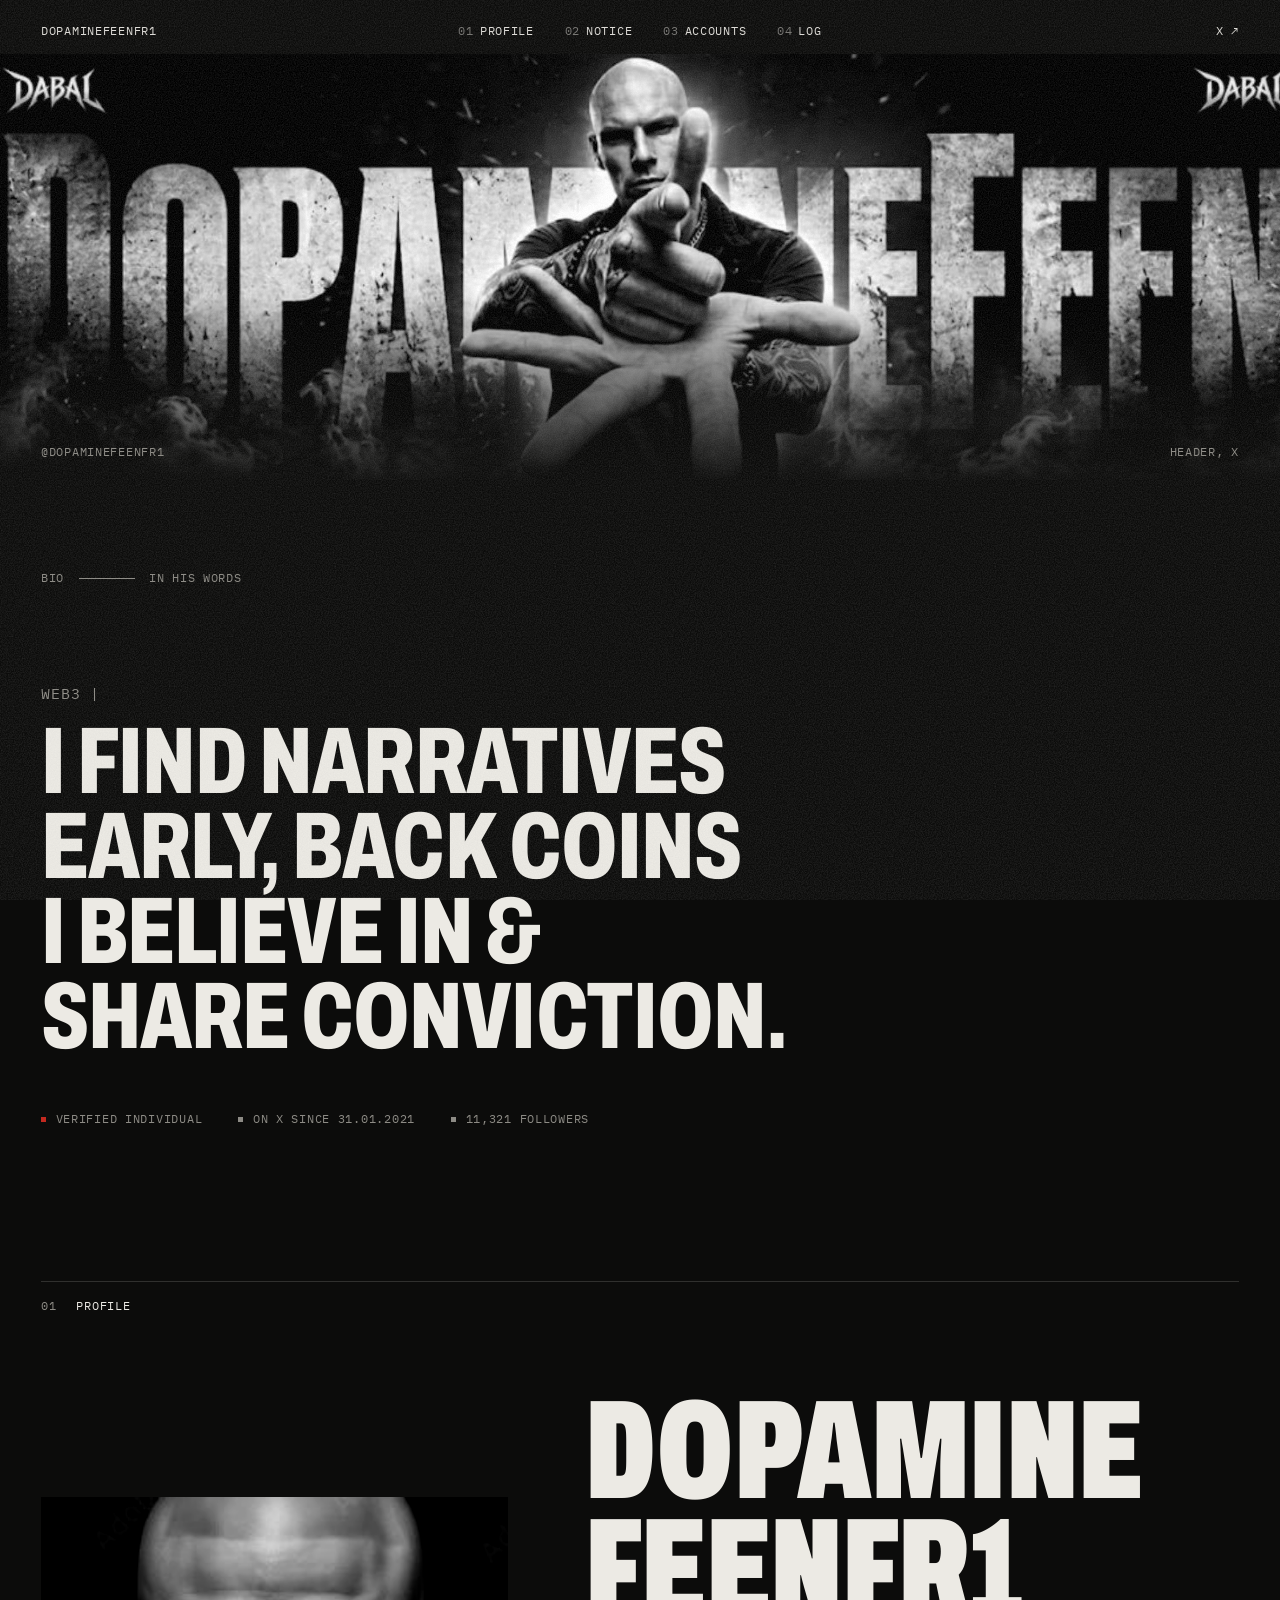
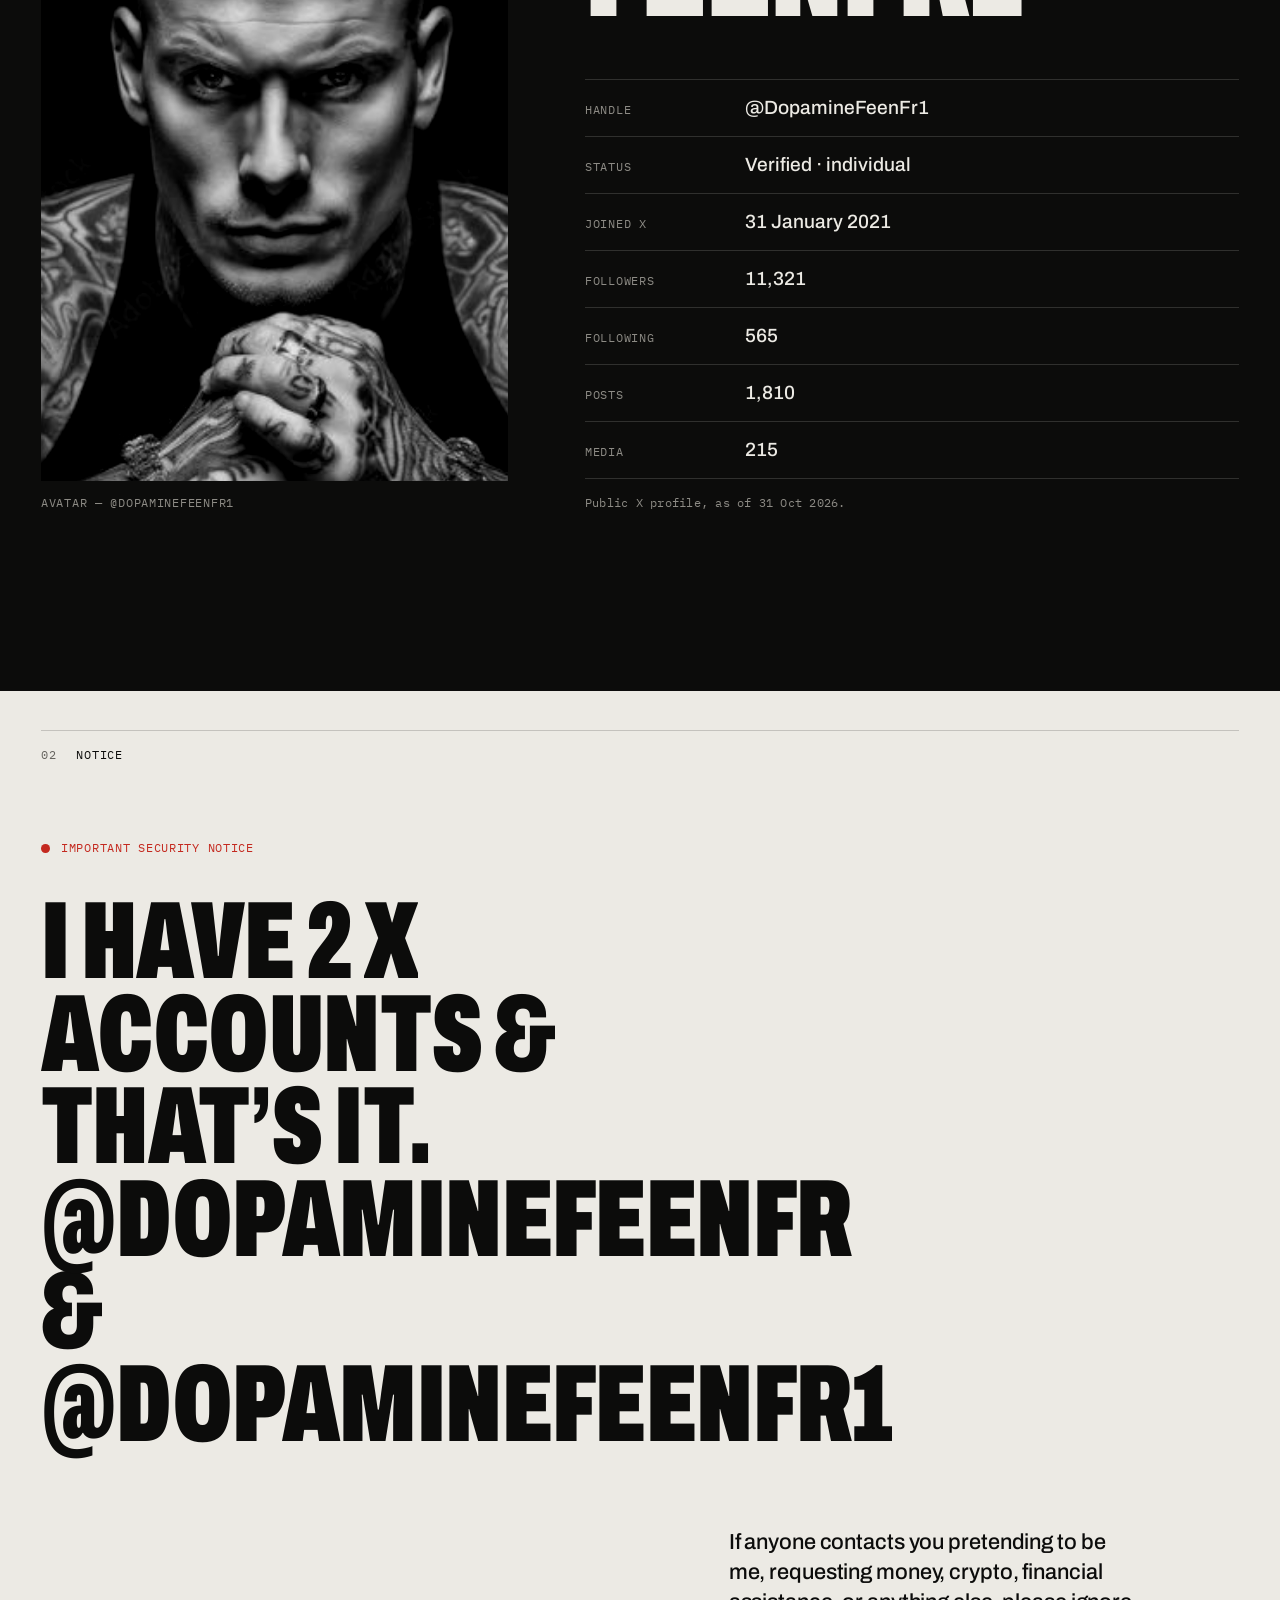
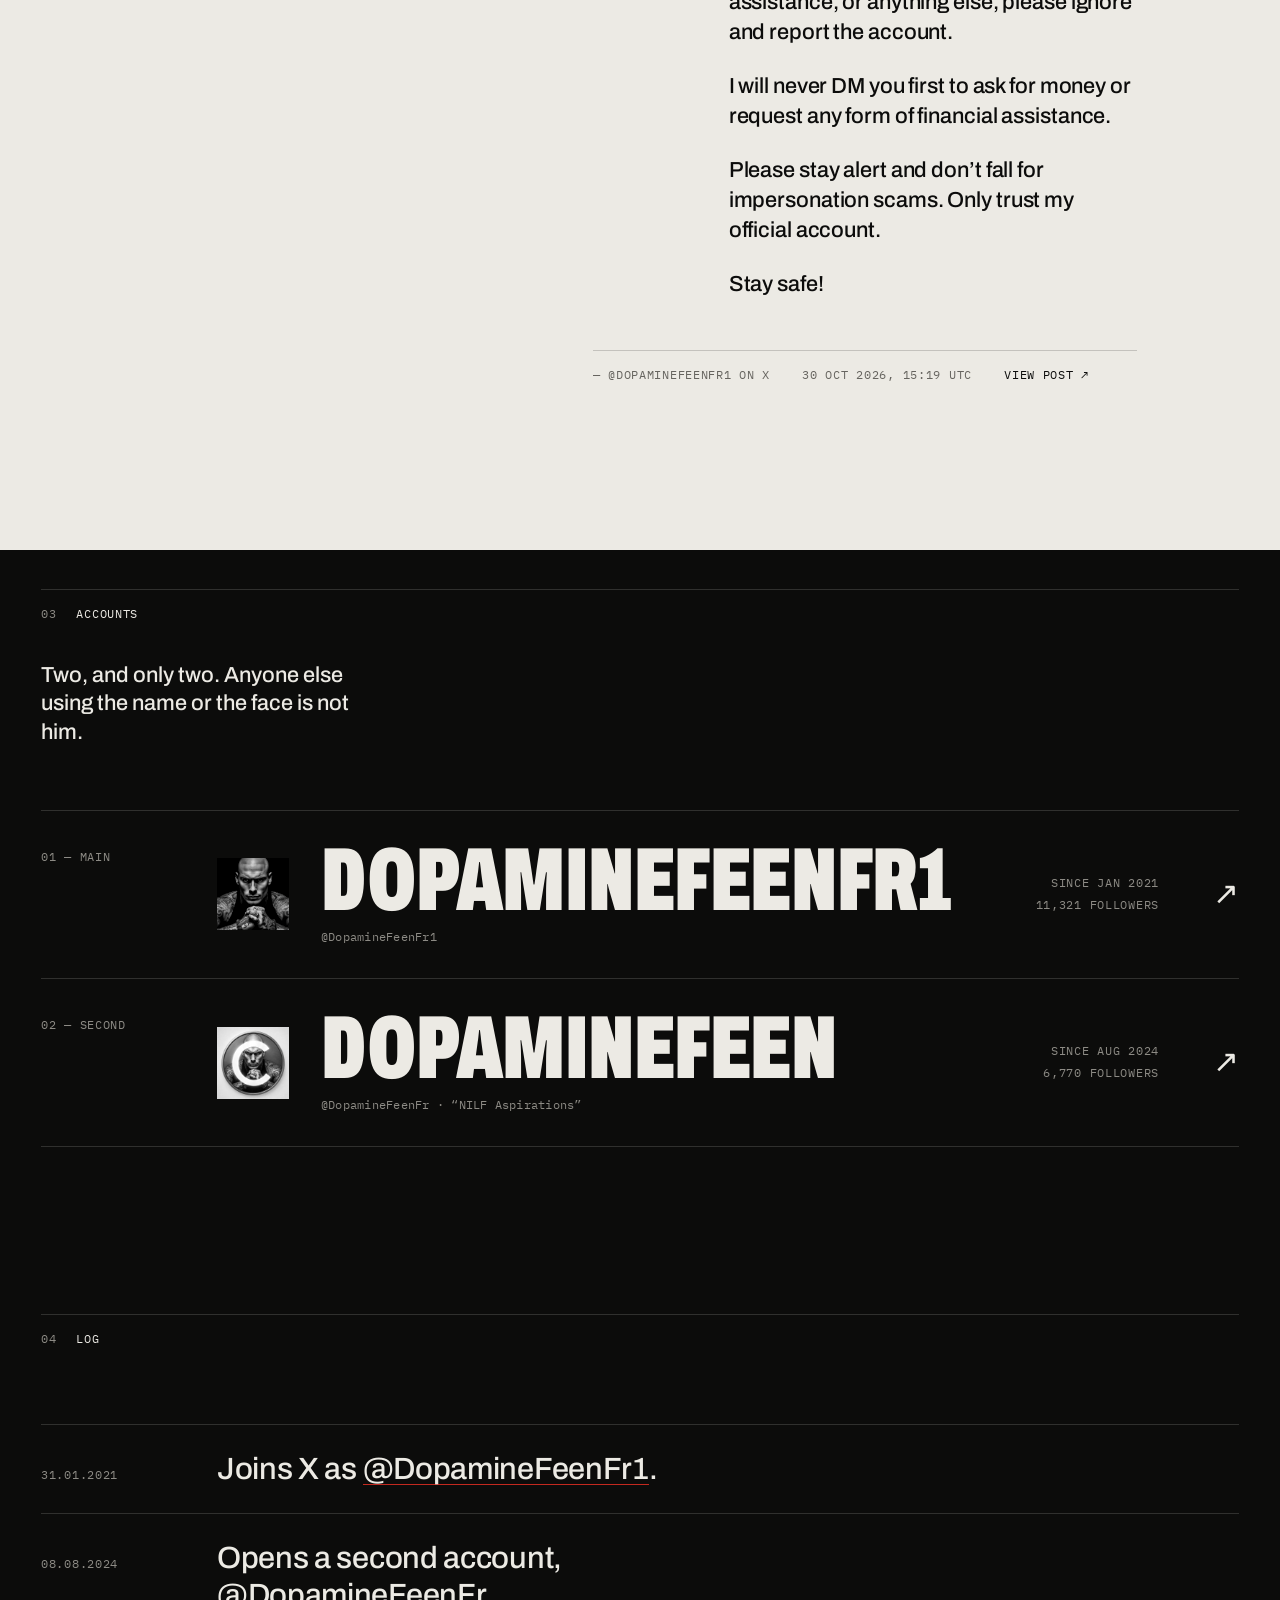
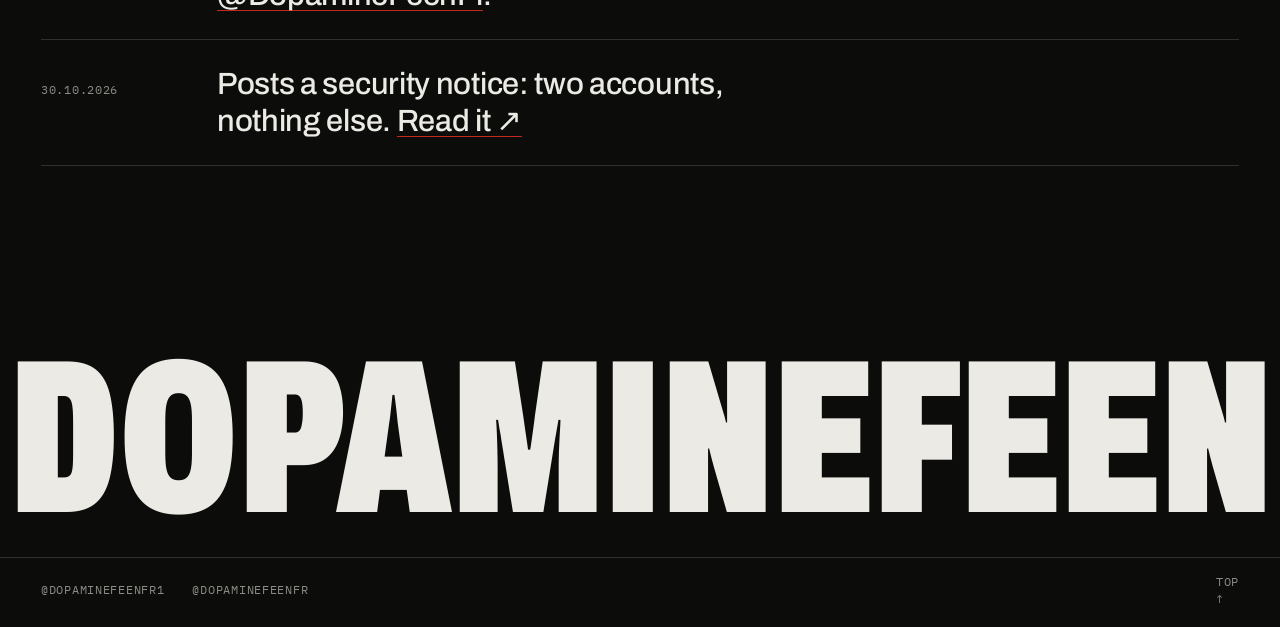
==== index.html @ 70ca7c63 "Personal site for DopamineFeenFr1: static B/W editorial build Co-Authored-By: Devin AI <158243242+de" ====
<!doctype html>
<html lang="en">
<head>
  <meta charset="utf-8">
  <meta name="viewport" content="width=device-width, initial-scale=1">
  <title>DopamineFeenFr1</title>
  <meta name="description" content="Web3 | I find narratives early, back coins I believe in &amp; share conviction.">
  <meta name="theme-color" content="#0c0c0b">
  <meta property="og:type" content="profile">
  <meta property="og:title" content="DopamineFeenFr1">
  <meta property="og:description" content="Web3 | I find narratives early, back coins I believe in &amp; share conviction.">
  <meta property="og:image" content="assets/img/banner.jpg">
  <meta name="twitter:card" content="summary_large_image">
  <meta name="twitter:creator" content="@DopamineFeenFr1">
  <link rel="icon" type="image/png" href="assets/img/favicon.png">
  <link rel="apple-touch-icon" href="assets/img/apple-touch-icon.png">
  <link rel="preload" href="assets/fonts/archivo.woff2" as="font" type="font/woff2" crossorigin>
  <link rel="preload" href="assets/fonts/plex-mono.woff2" as="font" type="font/woff2" crossorigin>
  <link rel="stylesheet" href="css/style.css">
  <script>document.documentElement.classList.add('js')</script>
</head>
<body>
  <a class="skip" href="#main">Skip to content</a>

  <header class="mast" data-mast>
    <a class="mast__id" href="#top" aria-label="DopamineFeenFr1, back to top">DopamineFeenFr1</a>
    <nav class="mast__nav" aria-label="Sections">
      <a href="#profile"><span>01</span>Profile</a>
      <a href="#notice"><span>02</span>Notice</a>
      <a href="#accounts"><span>03</span>Accounts</a>
      <a href="#log"><span>04</span>Log</a>
    </nav>
    <a class="mast__x" href="https://x.com/DopamineFeenFr1" target="_blank" rel="noopener">X&nbsp;<span aria-hidden="true">&#8599;</span></a>
  </header>

  <main id="main">

    <section class="hero" id="top" aria-label="Introduction">
      <figure class="hero__plate">
        <div class="hero__media" data-parallax>
          <img src="assets/img/banner.jpg" width="1424" height="474"
               alt="Black-and-white poster: a bald, tattooed man pointing at the camera in front of gritty block letters spelling DOPAMINEFEEN, with a DABAL mark in each top corner.">
        </div>
        <figcaption class="hero__caption mono">
          <span>@DopamineFeenFr1</span>
          <span>Header, X</span>
        </figcaption>
      </figure>

      <div class="hero__body wrap">
        <p class="hero__label mono" data-reveal>Bio <span class="rule" aria-hidden="true"></span> in his words</p>
        <h1 class="statement" data-split><span class="statement__tag">Web3 |</span> I find narratives early, back coins I believe in &amp; share conviction.</h1>
        <ul class="hero__meta mono" data-reveal>
          <li>Verified individual</li>
          <li>On X since 31.01.2021</li>
          <li>11,321 followers</li>
        </ul>
      </div>
    </section>

    <section class="profile wrap" id="profile" aria-labelledby="profile-h">
      <header class="sec-head" data-reveal>
        <span class="mono">01</span>
        <h2 id="profile-h" class="mono">Profile</h2>
      </header>

      <div class="profile__grid">
        <figure class="portrait" data-reveal>
          <div class="portrait__frame">
            <img src="assets/img/avatar.jpg" width="379" height="379" loading="lazy" data-drift
                 alt="Black-and-white portrait of DopamineFeenFr1: bald, heavily tattooed arms and hands, chin resting on clasped fists, lit hard from above.">
          </div>
          <figcaption class="mono">Avatar &mdash; @DopamineFeenFr1</figcaption>
        </figure>

        <div class="profile__text">
          <p class="profile__name display" data-reveal aria-hidden="true">Dopamine<br>FeenFr1</p>
          <dl class="spec" data-reveal>
            <div><dt>Handle</dt><dd><a href="https://x.com/DopamineFeenFr1" target="_blank" rel="noopener">@DopamineFeenFr1</a></dd></div>
            <div><dt>Status</dt><dd>Verified &middot; individual</dd></div>
            <div><dt>Joined X</dt><dd><time datetime="2021-01-31">31 January 2021</time></dd></div>
            <div><dt>Followers</dt><dd>11,321</dd></div>
            <div><dt>Following</dt><dd>565</dd></div>
            <div><dt>Posts</dt><dd>1,810</dd></div>
            <div><dt>Media</dt><dd>215</dd></div>
          </dl>
          <p class="footnote mono" data-reveal>Public X profile, as of 31 Oct 2026.</p>
        </div>
      </div>
    </section>

    <section class="notice" id="notice" aria-labelledby="notice-h">
      <div class="wrap">
        <header class="sec-head" data-reveal>
          <span class="mono">02</span>
          <h2 id="notice-h" class="mono">Notice</h2>
        </header>

        <figure class="quote">
          <blockquote cite="https://x.com/DopamineFeenFr1/status/2116188178902053315">
            <p class="quote__kicker mono" data-reveal><span class="dot" aria-hidden="true"></span>IMPORTANT SECURITY NOTICE</p>
            <p class="quote__lead display" data-split>I have 2 X Accounts &amp; that&rsquo;s it. <a href="https://x.com/DopamineFeenFr" target="_blank" rel="noopener">@DopamineFeenFr</a> &amp; <a href="https://x.com/DopamineFeenFr1" target="_blank" rel="noopener">@DopamineFeenFr1</a></p>
            <div class="quote__body" data-reveal>
              <p>If anyone contacts you pretending to be me, requesting money, crypto, financial assistance, or anything else, please ignore and report the account.</p>
              <p>I will never DM you first to ask for money or request any form of financial assistance.</p>
              <p>Please stay alert and don&rsquo;t fall for impersonation scams. Only trust my official account.</p>
              <p>Stay safe!</p>
            </div>
          </blockquote>
          <figcaption class="quote__cite mono" data-reveal>
            <span>&mdash; @DopamineFeenFr1 on X</span>
            <time datetime="2026-10-30T15:19:13Z">30 Oct 2026, 15:19 UTC</time>
            <a href="https://x.com/DopamineFeenFr1/status/2116188178902053315" target="_blank" rel="noopener">View post <span aria-hidden="true">&#8599;</span></a>
          </figcaption>
        </figure>
      </div>
    </section>

    <section class="accounts wrap" id="accounts" aria-labelledby="accounts-h">
      <header class="sec-head" data-reveal>
        <span class="mono">03</span>
        <h2 id="accounts-h" class="mono">Accounts</h2>
      </header>
      <p class="accounts__intro" data-reveal>Two, and only two. Anyone else using the name or the face is not him.</p>

      <ol class="acct-list">
        <li data-reveal>
          <a class="acct" href="https://x.com/DopamineFeenFr1" target="_blank" rel="noopener">
            <span class="acct__no mono">01 &mdash; Main</span>
            <img class="acct__img" src="assets/img/avatar.jpg" width="379" height="379" loading="lazy" alt="">
            <span class="acct__name display">DopamineFeenFr1</span>
            <span class="acct__handle mono">@DopamineFeenFr1</span>
            <span class="acct__meta mono"><span>Since Jan 2021</span><span>11,321 followers</span></span>
            <span class="acct__arrow" aria-hidden="true">&#8599;</span>
          </a>
        </li>
        <li data-reveal>
          <a class="acct" href="https://x.com/DopamineFeenFr" target="_blank" rel="noopener">
            <span class="acct__no mono">02 &mdash; Second</span>
            <img class="acct__img" src="assets/img/avatar-alt.jpg" width="400" height="400" loading="lazy" alt="">
            <span class="acct__name display">DopamineFeen</span>
            <span class="acct__handle mono">@DopamineFeenFr &middot; &ldquo;NILF Aspirations&rdquo;</span>
            <span class="acct__meta mono"><span>Since Aug 2024</span><span>6,770 followers</span></span>
            <span class="acct__arrow" aria-hidden="true">&#8599;</span>
          </a>
        </li>
      </ol>
    </section>

    <section class="log wrap" id="log" aria-labelledby="log-h">
      <header class="sec-head" data-reveal>
        <span class="mono">04</span>
        <h2 id="log-h" class="mono">Log</h2>
      </header>
      <ol class="log__list">
        <li data-reveal>
          <time class="mono" datetime="2021-01-31">31.01.2021</time>
          <p>Joins X as <a href="https://x.com/DopamineFeenFr1" target="_blank" rel="noopener">@DopamineFeenFr1</a>.</p>
        </li>
        <li data-reveal>
          <time class="mono" datetime="2024-08-08">08.08.2024</time>
          <p>Opens a second account, <a href="https://x.com/DopamineFeenFr" target="_blank" rel="noopener">@DopamineFeenFr</a>.</p>
        </li>
        <li data-reveal>
          <time class="mono" datetime="2026-10-30">30.10.2026</time>
          <p>Posts a security notice: two accounts, nothing else. <a href="https://x.com/DopamineFeenFr1/status/2116188178902053315" target="_blank" rel="noopener">Read&nbsp;it&nbsp;<span aria-hidden="true">&#8599;</span></a></p>
        </li>
      </ol>
    </section>

  </main>

  <footer class="foot">
    <p class="foot__mark display" aria-hidden="true" data-reveal>DopamineFeen</p>
    <div class="foot__row wrap mono">
      <span>
        <a href="https://x.com/DopamineFeenFr1" target="_blank" rel="noopener">@DopamineFeenFr1</a>
        <a href="https://x.com/DopamineFeenFr" target="_blank" rel="noopener">@DopamineFeenFr</a>
      </span>
      <a href="#top">Top <span aria-hidden="true">&#8593;</span></a>
    </div>
  </footer>

  <div class="grain" aria-hidden="true"></div>
  <script src="js/main.js" defer></script>
</body>
</html>
---- css/style.css ----
@font-face {
  font-family: "Archivo";
  src: url("../assets/fonts/archivo.woff2") format("woff2");
  font-weight: 100 900;
  font-stretch: 62% 125%;
  font-display: swap;
}
@font-face {
  font-family: "Plex Mono";
  src: url("../assets/fonts/plex-mono.woff2") format("woff2");
  font-weight: 400;
  font-display: swap;
}

:root {
  --ink: #0c0c0b;
  --ink-2: #161614;
  --paper: #eceae4;
  --mute: #8d8b85;
  --line: rgba(236, 234, 228, .16);
  --red: #c4291f;
  --gutter: clamp(1.25rem, 3.2vw, 3rem);
  --ease: cubic-bezier(.16, 1, .3, 1);
  --display: "Archivo", "Arial Narrow", sans-serif;
  --mono: "Plex Mono", ui-monospace, "SFMono-Regular", Menlo, monospace;
}

*, *::before, *::after { box-sizing: border-box; }
html { -webkit-text-size-adjust: 100%; scroll-behavior: smooth; }
body {
  margin: 0;
  overflow-x: clip;
  background: var(--ink);
  color: var(--paper);
  font-family: var(--display);
  font-stretch: 100%;
  font-size: 1rem;
  line-height: 1.5;
  -webkit-font-smoothing: antialiased;
  -moz-osx-font-smoothing: grayscale;
  text-rendering: optimizeLegibility;
}
img { display: block; max-width: 100%; height: auto; }
a { color: inherit; text-decoration: none; }
h1, h2, p, ol, ul, dl, dd, figure, blockquote { margin: 0; padding: 0; }
ol, ul { list-style: none; }
::selection { background: var(--red); color: var(--paper); }
:focus-visible { outline: 2px solid var(--red); outline-offset: 3px; }

.wrap { padding-inline: var(--gutter); }
.mono {
  font-family: var(--mono);
  font-size: .75rem;
  line-height: 1.4;
  letter-spacing: .06em;
  text-transform: uppercase;
}
.display {
  font-family: var(--display);
  font-weight: 900;
  font-stretch: 62%;
  text-transform: uppercase;
  line-height: .84;
  letter-spacing: -.005em;
}

.skip {
  position: fixed; top: .75rem; left: .75rem; z-index: 200;
  padding: .5rem .75rem; background: var(--paper); color: var(--ink);
  font-family: var(--mono); font-size: .75rem;
  transform: translateY(-200%);
}
.skip:focus { transform: none; }

/* ---------- masthead ---------- */
.mast {
  position: fixed; inset: 0 0 auto 0; z-index: 50;
  display: grid; grid-template-columns: 1fr auto 1fr; align-items: center;
  gap: 1rem;
  padding: 1.1rem var(--gutter);
  font-family: var(--mono); font-size: .75rem; letter-spacing: .06em; text-transform: uppercase;
  color: var(--paper);
  mix-blend-mode: difference;
  transition: transform .6s var(--ease);
}
.mast.is-hidden { transform: translateY(-110%); }
.mast__id { justify-self: start; }
.mast__x { justify-self: end; }
.mast__nav { display: flex; gap: clamp(1rem, 2.4vw, 2.25rem); }
.mast__nav a { position: relative; padding-block: .25rem; }
.mast__nav span { opacity: .5; margin-right: .5em; }
.mast__nav a::after {
  content: ""; position: absolute; left: 0; right: 0; bottom: 0; height: 1px;
  background: currentColor; transform: scaleX(0); transform-origin: left;
  transition: transform .5s var(--ease);
}
.mast__nav a:hover::after,
.mast__nav a[aria-current="true"]::after { transform: scaleX(1); }

/* ---------- hero ---------- */
.hero { padding-top: 3.4rem; padding-bottom: clamp(5rem, 12vw, 11rem); }
.hero__plate { position: relative; overflow: hidden; }
.hero__plate::after {
  content: ""; position: absolute; inset: auto 0 -2px 0; height: 45%;
  background: linear-gradient(to bottom, rgba(12,12,11,0), var(--ink));
  pointer-events: none;
}
.hero__media {
  position: relative; overflow: hidden;
  height: min(33.29vw, 92svh);
  will-change: transform;
}
.hero__media img {
  position: absolute; inset: 0; width: 100%; height: 100%;
  object-fit: cover; object-position: 50% 28%;
  filter: grayscale(1) contrast(1.06);
}
.hero__caption {
  position: absolute; z-index: 1; left: var(--gutter); right: var(--gutter); bottom: 1.25rem;
  display: flex; justify-content: space-between; color: var(--mute);
}
.hero__body { padding-top: clamp(3rem, 7vw, 6.5rem); }
.hero__label {
  display: flex; align-items: center; gap: .9rem; color: var(--mute);
  margin-bottom: clamp(1.5rem, 3vw, 2.5rem);
}
.rule { display: inline-block; width: 3.5rem; height: 1px; background: currentColor; }
.statement {
  font-family: var(--display);
  font-weight: 800;
  font-stretch: 70%;
  text-transform: uppercase;
  font-size: clamp(2.6rem, 7.4vw, 8.4rem);
  line-height: .9;
  letter-spacing: -.01em;
  max-width: 17ch;
  text-wrap: balance;
}
.statement__tag {
  font-family: var(--mono); font-weight: 400; font-stretch: 100%;
  font-size: max(.75rem, .16em); letter-spacing: .06em;
  color: var(--mute);
  display: block; margin-bottom: 1.1rem;
}
.statement .w:has(.statement__tag) { display: block; }
.hero__meta {
  display: flex; flex-wrap: wrap; gap: .5rem 2.25rem;
  margin-top: clamp(2rem, 4vw, 3.5rem); color: var(--mute);
}
.hero__meta li { display: flex; align-items: center; gap: .6rem; }
.hero__meta li::before { content: ""; width: 5px; height: 5px; background: currentColor; }
.hero__meta li:first-child::before { background: var(--red); }

/* ---------- section heads ---------- */
.sec-head {
  display: flex; gap: 1.25rem; align-items: baseline;
  padding-top: 1rem; border-top: 1px solid var(--line);
  margin-bottom: clamp(2.5rem, 6vw, 5rem);
}
.sec-head h2, .sec-head span { font-weight: 400; }
.sec-head span { color: var(--mute); }

/* ---------- profile ---------- */
.profile { padding-bottom: clamp(6rem, 14vw, 12rem); }
.profile__grid {
  display: grid; gap: clamp(2.5rem, 6vw, 6rem);
  grid-template-columns: minmax(0, 5fr) minmax(0, 7fr);
  align-items: end;
}
.portrait__frame {
  position: relative; overflow: hidden; aspect-ratio: 4 / 5; background: var(--ink-2);
}
.portrait__frame img {
  position: absolute; inset: 0; width: 100%; height: 100%;
  object-fit: cover; object-position: 50% 40%;
  filter: grayscale(1) contrast(1.1);
  transform: scale(1.12);
  will-change: transform;
}
.portrait figcaption { margin-top: .9rem; color: var(--mute); }
.profile__name {
  font-size: clamp(3.5rem, 11vw, 11.5rem);
  margin-bottom: clamp(2rem, 4vw, 3.5rem);
}
.spec { border-bottom: 1px solid var(--line); }
.spec div {
  display: grid; grid-template-columns: 9rem 1fr; gap: 1rem; align-items: baseline;
  padding: .85rem 0; border-top: 1px solid var(--line);
}
.spec dt { font-family: var(--mono); font-size: .75rem; letter-spacing: .06em; text-transform: uppercase; color: var(--mute); }
.spec dd { font-size: clamp(1.05rem, 1.5vw, 1.3rem); font-weight: 500; font-variant-numeric: tabular-nums; }
.spec a { background: linear-gradient(currentColor, currentColor) 0 100% / 0 1px no-repeat; transition: background-size .5s var(--ease); }
.spec a:hover { background-size: 100% 1px; }
.footnote { margin-top: 1rem; color: var(--mute); text-transform: none; letter-spacing: .02em; }

/* ---------- notice (paper) ---------- */
.notice {
  background: var(--paper); color: var(--ink);
  padding-block: clamp(1.5rem, 3vw, 2.5rem) clamp(6rem, 13vw, 12rem);
  --line: rgba(12, 12, 11, .18);
  --mute: #66645f;
}
.notice ::selection { background: var(--ink); color: var(--paper); }
.quote__kicker {
  display: flex; align-items: center; gap: .7rem;
  color: var(--red); margin-bottom: clamp(1.5rem, 3vw, 2.5rem);
}
.dot { width: .55rem; height: .55rem; border-radius: 50%; background: currentColor; }
.quote__lead {
  font-size: clamp(2rem, 8.6vw, 10rem);
  max-width: 11ch;
}
.quote__lead a { position: relative; color: var(--ink); }
.quote__lead a::after {
  content: ""; position: absolute; left: 0; right: 0; bottom: .02em; height: .06em;
  background: var(--red); transform: scaleX(0); transform-origin: left;
  transition: transform .6s var(--ease);
}
.quote__lead a:hover::after { transform: scaleX(1); }
.quote__body {
  display: grid; gap: 1.1em;
  max-width: 34ch;
  margin: clamp(3rem, 6vw, 5.5rem) 0 0 auto;
  margin-right: clamp(0rem, 8vw, 10rem);
  font-size: clamp(1.15rem, 1.7vw, 1.55rem);
  line-height: 1.38;
  font-weight: 500;
  letter-spacing: -.005em;
}
.quote__cite {
  display: flex; flex-wrap: wrap; gap: .5rem 2rem;
  margin: clamp(2.5rem, 4vw, 3.5rem) 0 0 auto;
  margin-right: clamp(0rem, 8vw, 10rem);
  padding-top: 1rem; border-top: 1px solid var(--line);
  color: var(--mute);
  width: min(100%, 34rem);
}
.quote__cite a { color: var(--ink); }
.quote__cite a:hover { color: var(--red); }

/* ---------- accounts ---------- */
.accounts { padding-top: clamp(1.5rem, 3vw, 2.5rem); padding-bottom: clamp(6rem, 13vw, 11rem); }
.accounts__intro {
  max-width: 26ch; margin: calc(clamp(2.5rem, 6vw, 5rem) * -.5) 0 clamp(2.5rem, 5vw, 4rem);
  font-size: clamp(1.15rem, 1.7vw, 1.5rem); font-weight: 500; line-height: 1.3; color: var(--paper);
}
.acct-list { border-bottom: 1px solid var(--line); }
.acct {
  position: relative; isolation: isolate;
  display: grid; align-items: center;
  grid-template-columns: 9rem 4.5rem minmax(0, 1fr) auto 3rem;
  column-gap: clamp(1rem, 2.5vw, 2.5rem);
  grid-template-areas: "no img name meta arrow" "no img handle meta arrow";
  padding: clamp(1.25rem, 2.6vw, 2rem) 0;
  border-top: 1px solid var(--line);
  transition: color .5s var(--ease);
}
.acct::before {
  content: ""; position: absolute; inset: 0 calc(var(--gutter) * -1); z-index: -1;
  background: var(--paper);
  transform: scaleY(0); transform-origin: bottom;
  transition: transform .6s var(--ease);
}
.acct:hover, .acct:focus-visible { color: var(--ink); }
.acct:hover::before, .acct:focus-visible::before { transform: scaleY(1); }
.acct:focus-visible { outline: none; }
.acct__no { grid-area: no; color: var(--mute); align-self: start; padding-top: .4rem; }
.acct__img {
  grid-area: img; width: 4.5rem; height: 4.5rem; object-fit: cover;
  filter: grayscale(1) contrast(1.15);
}
.acct__name { grid-area: name; font-size: clamp(2.6rem, 7vw, 7.25rem); }
.acct__handle { grid-area: handle; margin-top: .7rem; color: var(--mute); text-transform: none; letter-spacing: .02em; }
.acct__meta { grid-area: meta; display: grid; gap: .3rem; text-align: right; color: var(--mute); }
.acct:hover .acct__no, .acct:hover .acct__handle, .acct:hover .acct__meta { color: #55534e; }
.acct__arrow {
  grid-area: arrow; justify-self: end;
  font-size: clamp(1.5rem, 2.4vw, 2.25rem); line-height: 1;
  transition: transform .5s var(--ease);
}
.acct:hover .acct__arrow { transform: translate3d(.2em, -.2em, 0); color: var(--red); }

/* ---------- log ---------- */
.log { padding-bottom: clamp(6rem, 14vw, 12rem); }
.log__list { border-bottom: 1px solid var(--line); }
.log__list li {
  display: grid; grid-template-columns: 9rem minmax(0, 1fr); gap: clamp(1rem, 2.5vw, 2.5rem);
  align-items: baseline;
  padding: clamp(1.1rem, 2vw, 1.6rem) 0; border-top: 1px solid var(--line);
}
.log__list time { color: var(--mute); }
.log__list p { font-size: clamp(1.25rem, 2.4vw, 2.1rem); font-weight: 500; line-height: 1.2; letter-spacing: -.01em; max-width: 34ch; }
.log__list a { background: linear-gradient(var(--red), var(--red)) 0 100% / 100% 1px no-repeat; transition: background-size .5s var(--ease), color .3s; }
.log__list a:hover { color: var(--red); }

/* ---------- footer ---------- */
.foot { overflow: hidden; padding-bottom: 1.25rem; }
.foot__mark {
  font-size: 17.1vw; line-height: .78; text-align: center; white-space: nowrap;
  margin-inline: -.02em; color: var(--paper);
  padding-top: .04em;
}
.foot__row {
  display: flex; justify-content: space-between; align-items: center; gap: 1rem;
  margin-top: clamp(1.25rem, 2.5vw, 2rem); padding-top: 1rem; border-top: 1px solid var(--line);
  color: var(--mute);
}
.foot__row span { display: flex; gap: 1.75rem; flex-wrap: wrap; }
.foot__row a { white-space: nowrap; }
.foot__row a:hover { color: var(--paper); }

/* ---------- grain ---------- */
.grain {
  position: fixed; inset: 0; z-index: 100; pointer-events: none; overflow: hidden;
}
.grain::before {
  content: ""; position: absolute; inset: -50%;
  background-image: url("data:image/svg+xml,%3Csvg xmlns='http://www.w3.org/2000/svg' width='220' height='220'%3E%3Cfilter id='n'%3E%3CfeTurbulence type='fractalNoise' baseFrequency='.85' numOctaves='3' stitchTiles='stitch'/%3E%3CfeColorMatrix values='0 0 0 0 .5  0 0 0 0 .5  0 0 0 0 .5  0 0 0 1.6 -.45'/%3E%3C/filter%3E%3Crect width='100%25' height='100%25' filter='url(%23n)'/%3E%3C/svg%3E");
  opacity: .14;
  animation: grain 1.2s steps(6) infinite;
  will-change: transform;
}
@keyframes grain {
  0%   { transform: translate3d(0, 0, 0); }
  17%  { transform: translate3d(-4%, 3%, 0); }
  33%  { transform: translate3d(3%, -5%, 0); }
  50%  { transform: translate3d(-6%, -2%, 0); }
  67%  { transform: translate3d(5%, 4%, 0); }
  83%  { transform: translate3d(-2%, 6%, 0); }
  100% { transform: translate3d(0, 0, 0); }
}

/* ---------- motion ---------- */
.js .hero__media img { opacity: 0; transform: scale(1.14); }
.js.is-loaded .hero__media img {
  opacity: 1; transform: scale(1);
  transition: opacity 1.4s var(--ease), transform 2.4s var(--ease);
}
.js .mast { opacity: 0; }
.js.is-loaded .mast { opacity: 1; transition: opacity 1s .5s var(--ease), transform .6s var(--ease); }

.js [data-reveal] { opacity: 0; transform: translate3d(0, 2.25rem, 0); }
.js [data-reveal].is-in {
  opacity: 1; transform: none;
  transition: opacity 1.1s var(--ease) var(--delay, 0s), transform 1.1s var(--ease) var(--delay, 0s);
}

.w { display: inline-block; overflow: hidden; vertical-align: top; padding-bottom: .1em; margin-bottom: -.1em; }
.w__i { display: inline-block; }
.js [data-split] .w__i { transform: translate3d(0, 110%, 0); }
.js [data-split].is-in .w__i {
  transform: none;
  transition: transform 1.15s var(--ease) calc(var(--i, 0) * 45ms + var(--delay, 0s));
}

/* ---------- responsive ---------- */
@media (max-width: 900px) {
  .hero__media { height: 58svh; }
  .profile__grid { grid-template-columns: 1fr; }
  .portrait { max-width: 26rem; }
  .acct {
    grid-template-columns: 3.5rem minmax(0, 1fr) auto;
    grid-template-areas: "img no arrow" "name name name" "handle handle handle" "meta meta meta";
    row-gap: .9rem;
  }
  .acct__img { width: 3.5rem; height: 3.5rem; }
  .acct__no { align-self: center; padding-top: 0; }
  .acct__handle { margin-top: 0; }
  .acct__meta { display: flex; gap: 1.5rem; text-align: left; }
  .quote__body, .quote__cite { margin-right: 0; }
}
@media (max-width: 720px) {
  .mast { grid-template-columns: 1fr auto; }
  .mast__nav { display: none; }
  .spec div, .log__list li { grid-template-columns: 6.5rem 1fr; }
  .log__list li { grid-template-columns: 1fr; gap: .4rem; }
  .quote__body { margin-left: 0; }
  .quote__cite { margin-left: 0; }
  .hero__caption span:last-child { display: none; }
  .foot__row { flex-direction: column; align-items: flex-start; }
}

@media (prefers-reduced-motion: reduce) {
  html { scroll-behavior: auto; }
  *, *::before, *::after { transition-duration: .01ms !important; animation: none !important; }
  .js .hero__media img, .js [data-reveal], .js [data-split] .w__i, .js .mast { opacity: 1 !important; transform: none !important; }
  .portrait__frame img { transform: scale(1.02); }
}
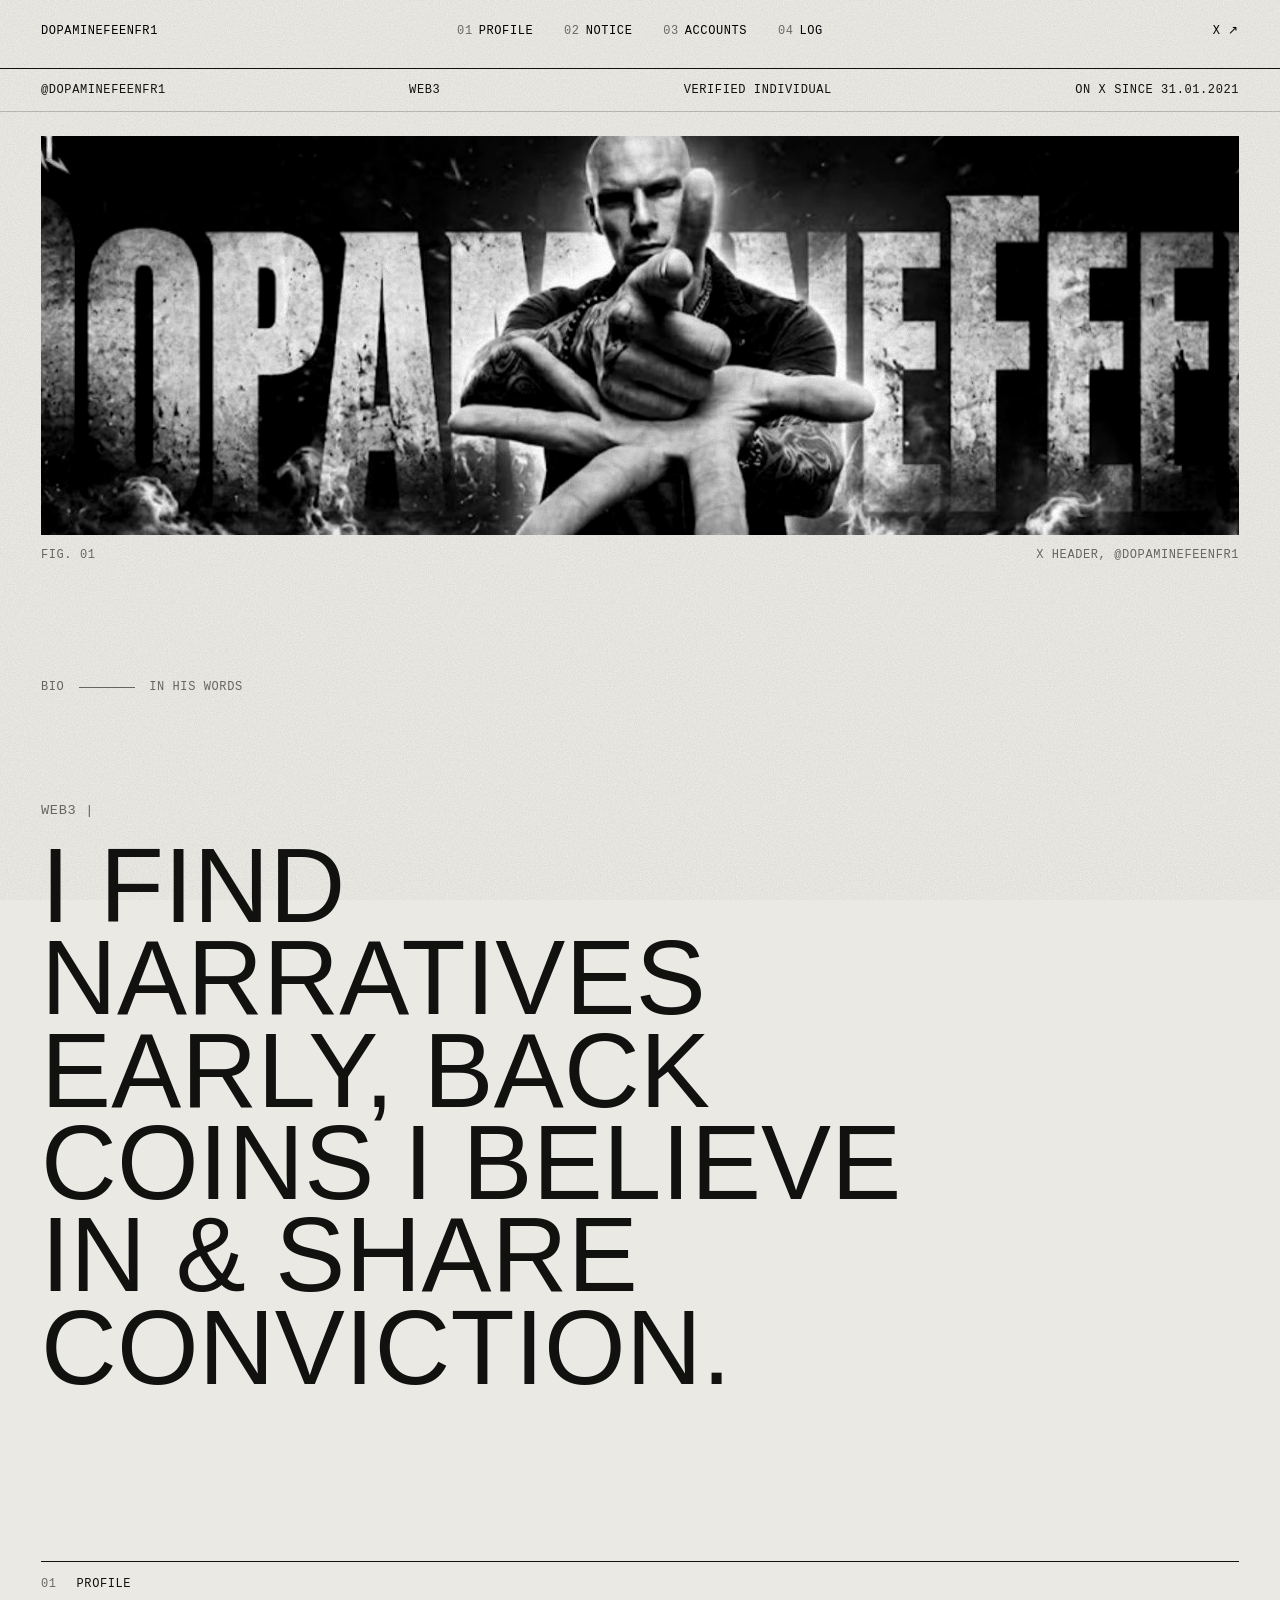
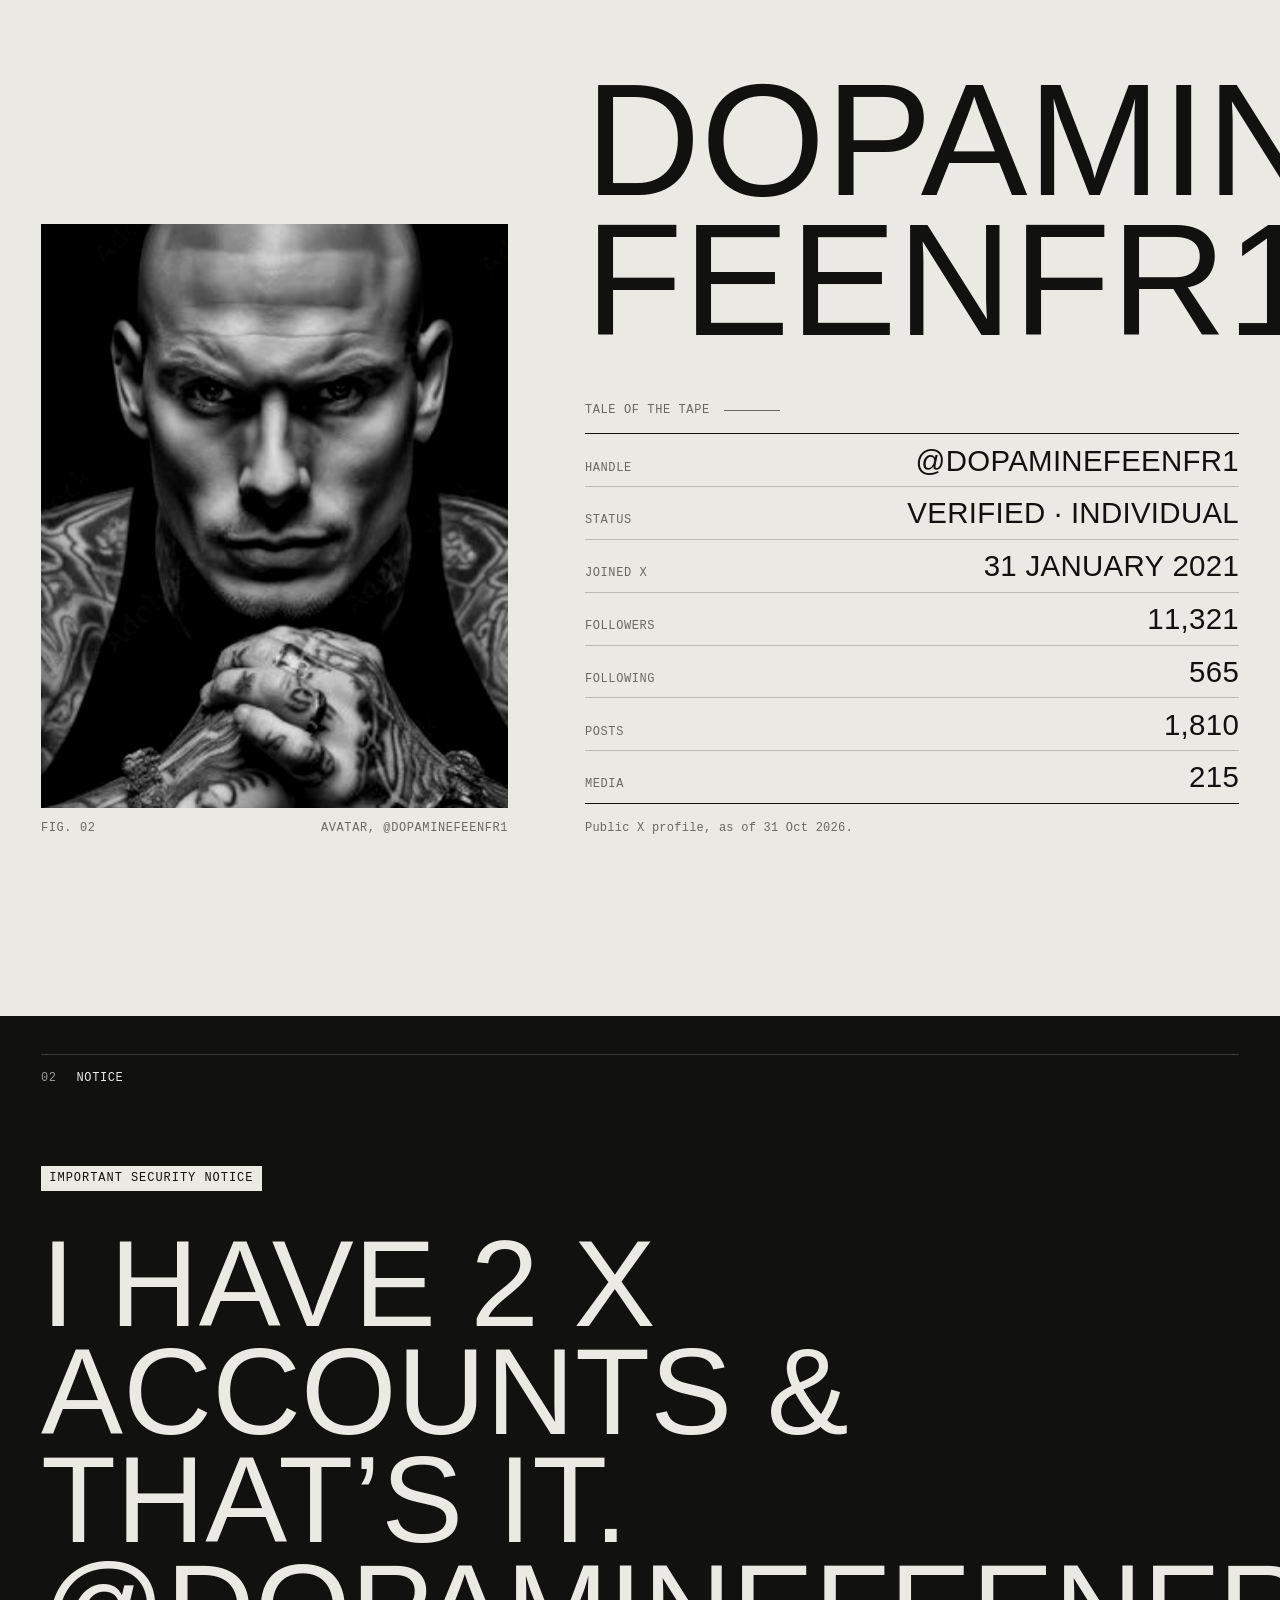
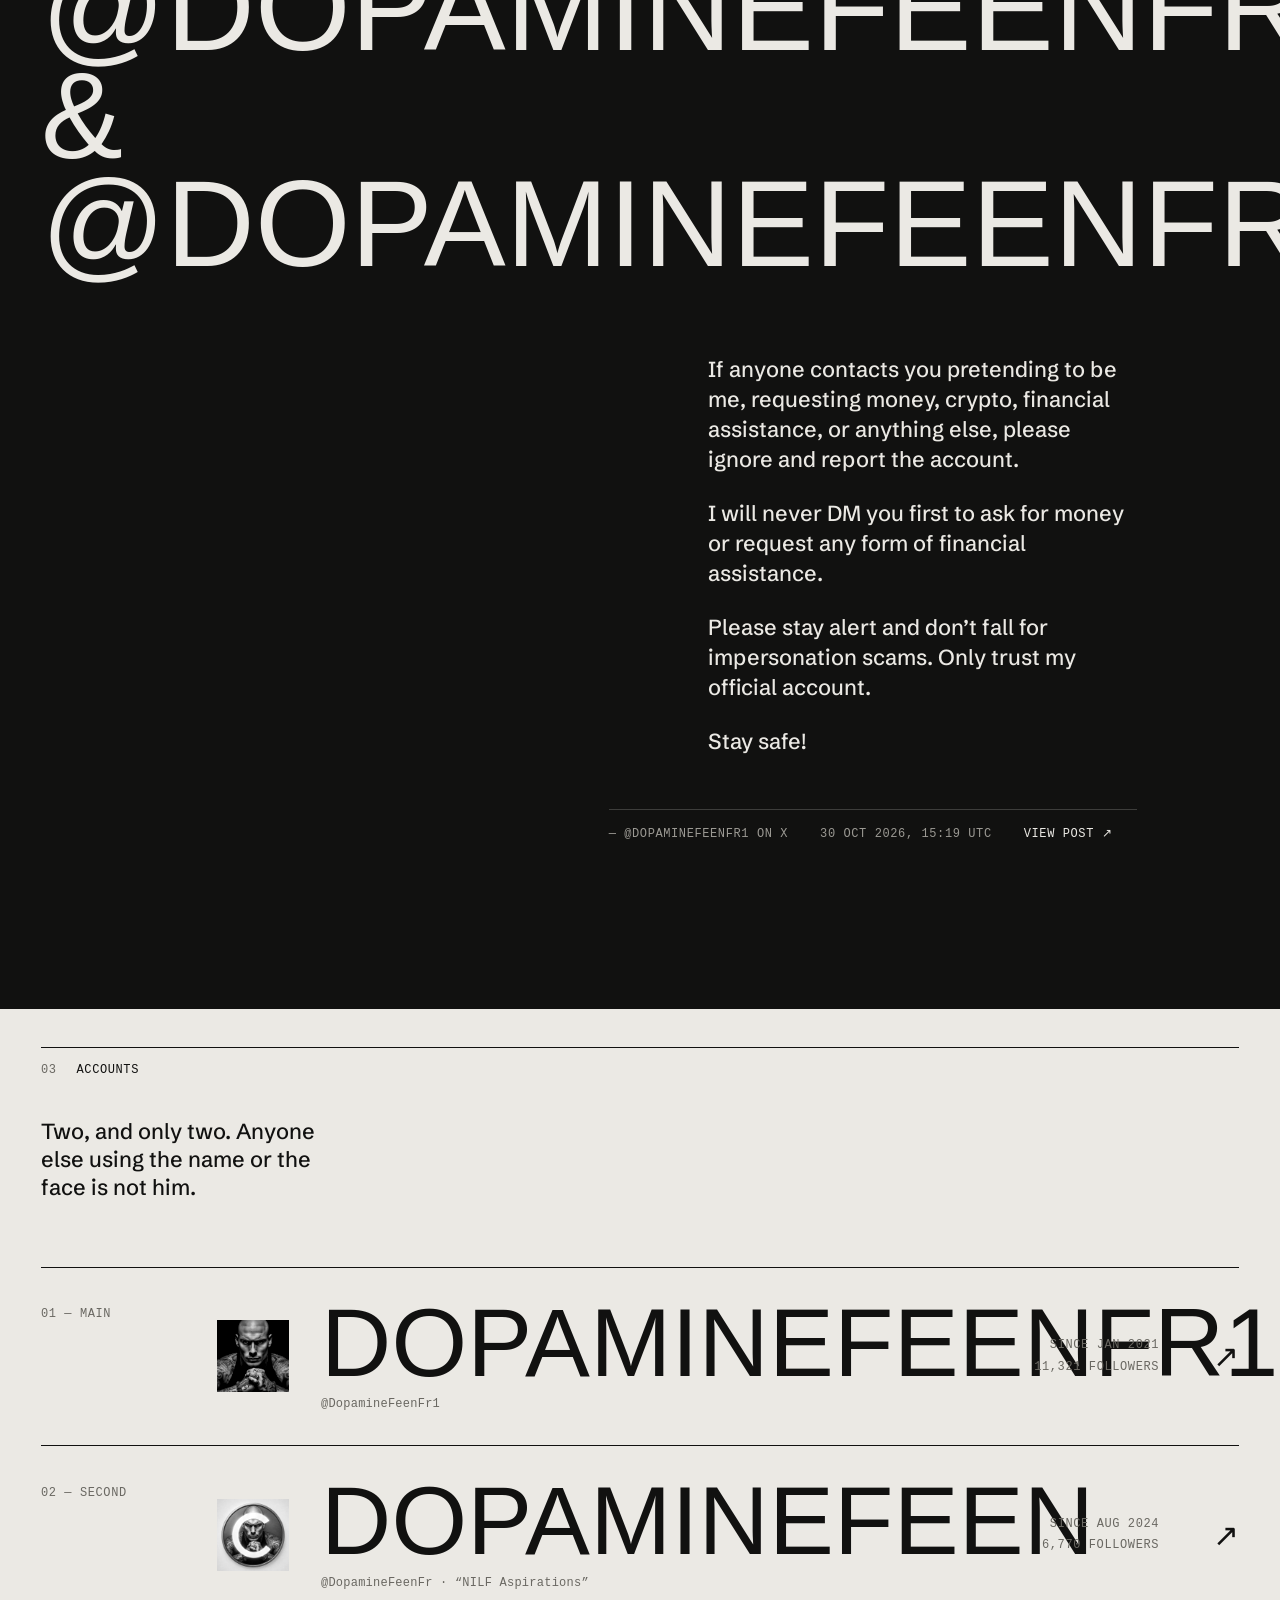
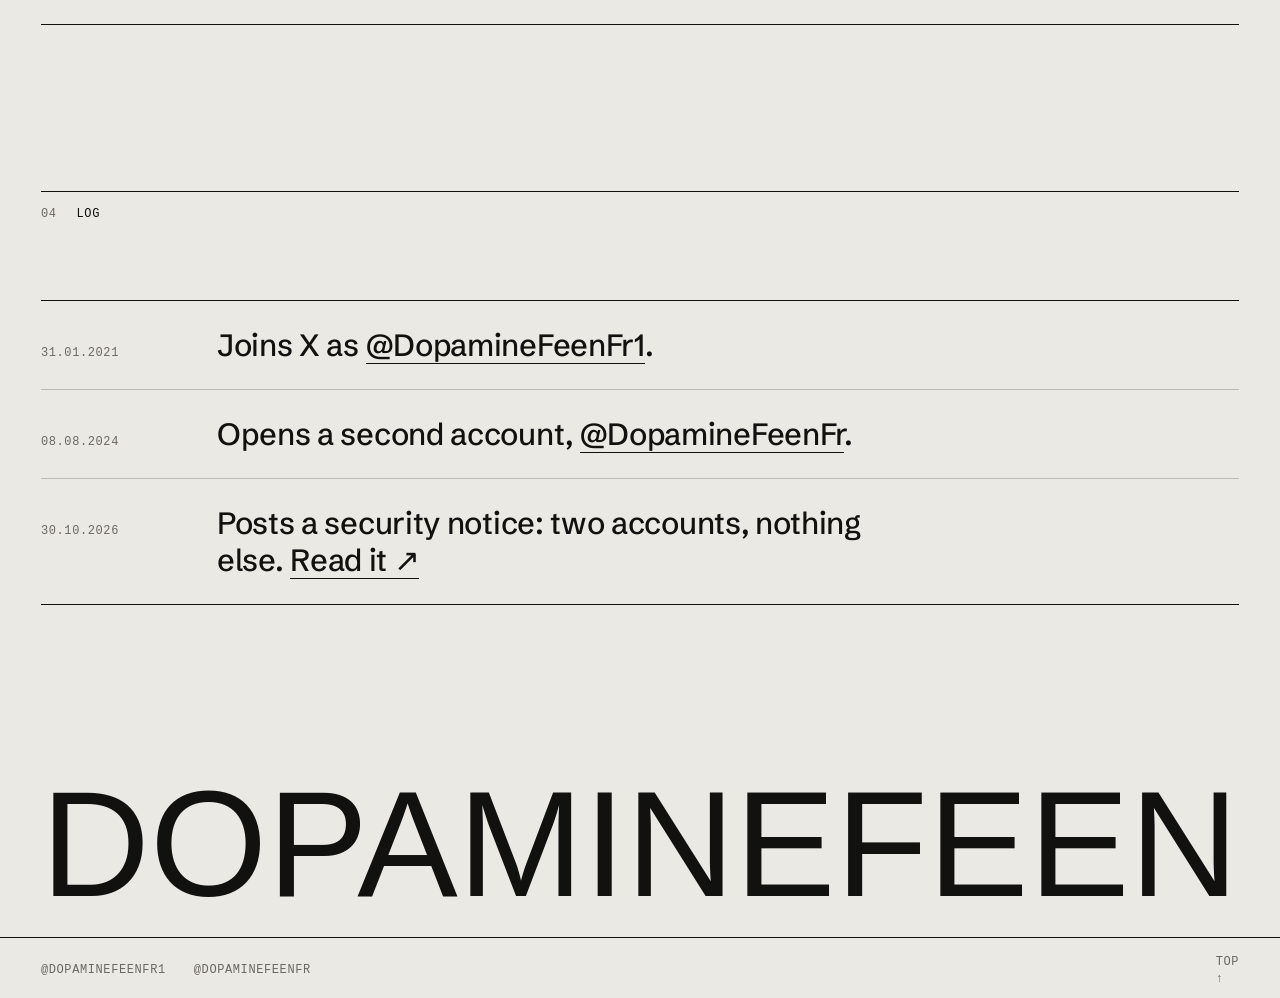
==== commit 374ce8ea: "Redesign: paper/ink fight-bill direction (Anton, Schibsted Grotesk, DM Mono), drop red accent Co-Aut" ====
--- a/index.html
+++ b/index.html
@@ -5,7 +5,7 @@
   <meta name="viewport" content="width=device-width, initial-scale=1">
   <title>DopamineFeenFr1</title>
   <meta name="description" content="Web3 | I find narratives early, back coins I believe in &amp; share conviction.">
-  <meta name="theme-color" content="#0c0c0b">
+  <meta name="theme-color" content="#ebe9e4">
   <meta property="og:type" content="profile">
   <meta property="og:title" content="DopamineFeenFr1">
   <meta property="og:description" content="Web3 | I find narratives early, back coins I believe in &amp; share conviction.">
@@ -14,8 +14,9 @@
   <meta name="twitter:creator" content="@DopamineFeenFr1">
   <link rel="icon" type="image/png" href="assets/img/favicon.png">
   <link rel="apple-touch-icon" href="assets/img/apple-touch-icon.png">
-  <link rel="preload" href="assets/fonts/archivo.woff2" as="font" type="font/woff2" crossorigin>
-  <link rel="preload" href="assets/fonts/plex-mono.woff2" as="font" type="font/woff2" crossorigin>
+  <link rel="preload" href="assets/fonts/anton.woff2" as="font" type="font/woff2" crossorigin>
+  <link rel="preload" href="assets/fonts/schibsted-grotesk.woff2" as="font" type="font/woff2" crossorigin>
+  <link rel="preload" href="assets/fonts/dm-mono.woff2" as="font" type="font/woff2" crossorigin>
   <link rel="stylesheet" href="css/style.css">
   <script>document.documentElement.classList.add('js')</script>
 </head>
@@ -36,25 +37,29 @@
   <main id="main">
 
     <section class="hero" id="top" aria-label="Introduction">
-      <figure class="hero__plate">
-        <div class="hero__media" data-parallax>
-          <img src="assets/img/banner.jpg" width="1424" height="474"
-               alt="Black-and-white poster: a bald, tattooed man pointing at the camera in front of gritty block letters spelling DOPAMINEFEEN, with a DABAL mark in each top corner.">
+      <ul class="bill wrap mono" data-reveal>
+        <li>@DopamineFeenFr1</li>
+        <li>Web3</li>
+        <li>Verified individual</li>
+        <li>On X since 31.01.2021</li>
+      </ul>
+
+      <figure class="hero__plate wrap">
+        <div class="hero__frame">
+          <div class="hero__media" data-parallax>
+            <img src="assets/img/banner.jpg" width="1424" height="474"
+                 alt="Black-and-white poster: a bald, tattooed man pointing at the camera in front of gritty block letters spelling DOPAMINEFEEN, with a DABAL mark in each top corner.">
+          </div>
         </div>
-        <figcaption class="hero__caption mono">
-          <span>@DopamineFeenFr1</span>
-          <span>Header, X</span>
+        <figcaption class="caption mono">
+          <span>Fig. 01</span>
+          <span>X header, @DopamineFeenFr1</span>
         </figcaption>
       </figure>
 
       <div class="hero__body wrap">
-        <p class="hero__label mono" data-reveal>Bio <span class="rule" aria-hidden="true"></span> in his words</p>
-        <h1 class="statement" data-split><span class="statement__tag">Web3 |</span> I find narratives early, back coins I believe in &amp; share conviction.</h1>
-        <ul class="hero__meta mono" data-reveal>
-          <li>Verified individual</li>
-          <li>On X since 31.01.2021</li>
-          <li>11,321 followers</li>
-        </ul>
+        <p class="label mono" data-reveal>Bio <span class="rule" aria-hidden="true"></span> in his words</p>
+        <h1 class="statement display" data-split><span class="statement__tag">Web3 |</span> I find narratives early, back coins I believe in &amp; share conviction.</h1>
       </div>
     </section>
 
@@ -70,11 +75,12 @@
             <img src="assets/img/avatar.jpg" width="379" height="379" loading="lazy" data-drift
                  alt="Black-and-white portrait of DopamineFeenFr1: bald, heavily tattooed arms and hands, chin resting on clasped fists, lit hard from above.">
           </div>
-          <figcaption class="mono">Avatar &mdash; @DopamineFeenFr1</figcaption>
+          <figcaption class="caption mono"><span>Fig. 02</span><span>Avatar, @DopamineFeenFr1</span></figcaption>
         </figure>
 
         <div class="profile__text">
           <p class="profile__name display" data-reveal aria-hidden="true">Dopamine<br>FeenFr1</p>
+          <p class="label mono" data-reveal>Tale of the tape <span class="rule" aria-hidden="true"></span></p>
           <dl class="spec" data-reveal>
             <div><dt>Handle</dt><dd><a href="https://x.com/DopamineFeenFr1" target="_blank" rel="noopener">@DopamineFeenFr1</a></dd></div>
             <div><dt>Status</dt><dd>Verified &middot; individual</dd></div>
@@ -89,7 +95,7 @@
       </div>
     </section>
 
-    <section class="notice" id="notice" aria-labelledby="notice-h">
+    <section class="notice plate" id="notice" aria-labelledby="notice-h">
       <div class="wrap">
         <header class="sec-head" data-reveal>
           <span class="mono">02</span>
@@ -98,7 +104,7 @@
 
         <figure class="quote">
           <blockquote cite="https://x.com/DopamineFeenFr1/status/2116188178902053315">
-            <p class="quote__kicker mono" data-reveal><span class="dot" aria-hidden="true"></span>IMPORTANT SECURITY NOTICE</p>
+            <p class="quote__kicker" data-reveal><span class="stamp mono">IMPORTANT SECURITY NOTICE</span></p>
             <p class="quote__lead display" data-split>I have 2 X Accounts &amp; that&rsquo;s it. <a href="https://x.com/DopamineFeenFr" target="_blank" rel="noopener">@DopamineFeenFr</a> &amp; <a href="https://x.com/DopamineFeenFr1" target="_blank" rel="noopener">@DopamineFeenFr1</a></p>
             <div class="quote__body" data-reveal>
               <p>If anyone contacts you pretending to be me, requesting money, crypto, financial assistance, or anything else, please ignore and report the account.</p>
@@ -171,7 +177,7 @@
   </main>
 
   <footer class="foot">
-    <p class="foot__mark display" aria-hidden="true" data-reveal>DopamineFeen</p>
+    <p class="foot__mark display wrap" aria-hidden="true" data-reveal><span data-fit>DopamineFeen</span></p>
     <div class="foot__row wrap mono">
       <span>
         <a href="https://x.com/DopamineFeenFr1" target="_blank" rel="noopener">@DopamineFeenFr1</a>
--- a/css/style.css
+++ b/css/style.css
@@ -1,39 +1,44 @@
 @font-face {
-  font-family: "Archivo";
-  src: url("../assets/fonts/archivo.woff2") format("woff2");
-  font-weight: 100 900;
-  font-stretch: 62% 125%;
-  font-display: swap;
-}
-@font-face {
-  font-family: "Plex Mono";
-  src: url("../assets/fonts/plex-mono.woff2") format("woff2");
+  font-family: "Anton";
+  src: url("../assets/fonts/anton.woff2") format("woff2");
   font-weight: 400;
   font-display: swap;
 }
+@font-face {
+  font-family: "Schibsted Grotesk";
+  src: url("../assets/fonts/schibsted-grotesk.woff2") format("woff2");
+  font-weight: 400 900;
+  font-display: swap;
+}
+@font-face {
+  font-family: "DM Mono";
+  src: url("../assets/fonts/dm-mono.woff2") format("woff2");
+  font-weight: 400;
+  font-display: swap;
+}
 
 :root {
-  --ink: #0c0c0b;
-  --ink-2: #161614;
-  --paper: #eceae4;
-  --mute: #8d8b85;
-  --line: rgba(236, 234, 228, .16);
-  --red: #c4291f;
+  --paper: #ebe9e4;
+  --ink: #111110;
+  --bg: var(--paper);
+  --fg: var(--ink);
+  --mute: #6a6862;
+  --line: rgba(17, 17, 16, .22);
   --gutter: clamp(1.25rem, 3.2vw, 3rem);
   --ease: cubic-bezier(.16, 1, .3, 1);
-  --display: "Archivo", "Arial Narrow", sans-serif;
-  --mono: "Plex Mono", ui-monospace, "SFMono-Regular", Menlo, monospace;
+  --display: "Anton", "Impact", "Arial Narrow", sans-serif;
+  --text: "Schibsted Grotesk", "Helvetica Neue", Arial, sans-serif;
+  --mono: "DM Mono", ui-monospace, "SFMono-Regular", Menlo, monospace;
 }
 
 *, *::before, *::after { box-sizing: border-box; }
-html { -webkit-text-size-adjust: 100%; scroll-behavior: smooth; }
+html { -webkit-text-size-adjust: 100%; scroll-behavior: smooth; background: var(--paper); }
 body {
   margin: 0;
   overflow-x: clip;
-  background: var(--ink);
-  color: var(--paper);
-  font-family: var(--display);
-  font-stretch: 100%;
+  background: var(--bg);
+  color: var(--fg);
+  font-family: var(--text);
   font-size: 1rem;
   line-height: 1.5;
   -webkit-font-smoothing: antialiased;
@@ -44,41 +49,60 @@
 a { color: inherit; text-decoration: none; }
 h1, h2, p, ol, ul, dl, dd, figure, blockquote { margin: 0; padding: 0; }
 ol, ul { list-style: none; }
-::selection { background: var(--red); color: var(--paper); }
-:focus-visible { outline: 2px solid var(--red); outline-offset: 3px; }
+::selection { background: var(--ink); color: var(--paper); }
+:focus-visible { outline: 2px solid currentColor; outline-offset: 3px; }
 
 .wrap { padding-inline: var(--gutter); }
 .mono {
   font-family: var(--mono);
   font-size: .75rem;
   line-height: 1.4;
-  letter-spacing: .06em;
+  letter-spacing: .05em;
   text-transform: uppercase;
 }
 .display {
   font-family: var(--display);
-  font-weight: 900;
-  font-stretch: 62%;
+  font-weight: 400;
   text-transform: uppercase;
-  line-height: .84;
-  letter-spacing: -.005em;
-}
+  line-height: .88;
+  letter-spacing: .002em;
+}
+.plate {
+  --bg: var(--ink);
+  --fg: var(--paper);
+  --mute: #9b9993;
+  --line: rgba(235, 233, 228, .2);
+  background: var(--bg);
+  color: var(--fg);
+}
+.plate ::selection { background: var(--paper); color: var(--ink); }
 
 .skip {
   position: fixed; top: .75rem; left: .75rem; z-index: 200;
-  padding: .5rem .75rem; background: var(--paper); color: var(--ink);
+  padding: .5rem .75rem; background: var(--ink); color: var(--paper);
   font-family: var(--mono); font-size: .75rem;
-  transform: translateY(-200%);
+  transform: translateY(-300%);
 }
 .skip:focus { transform: none; }
+
+.label { display: flex; align-items: center; gap: .9rem; color: var(--mute); }
+.rule { display: inline-block; width: 3.5rem; height: 1px; background: currentColor; }
+.caption {
+  display: flex; justify-content: space-between; gap: 1rem;
+  margin-top: .75rem; color: var(--mute);
+}
+.stamp {
+  display: inline-block; padding: .4em .7em .35em;
+  background: var(--fg); color: var(--bg);
+  letter-spacing: .08em;
+}
 
 /* ---------- masthead ---------- */
 .mast {
   position: fixed; inset: 0 0 auto 0; z-index: 50;
-  display: grid; grid-template-columns: 1fr auto 1fr; align-items: center;
-  gap: 1rem;
+  display: grid; grid-template-columns: 1fr auto 1fr; align-items: center; gap: 1rem;
   padding: 1.1rem var(--gutter);
-  font-family: var(--mono); font-size: .75rem; letter-spacing: .06em; text-transform: uppercase;
+  font-family: var(--mono); font-size: .75rem; letter-spacing: .05em; text-transform: uppercase;
   color: var(--paper);
   mix-blend-mode: difference;
   transition: transform .6s var(--ease);
@@ -88,7 +112,7 @@
 .mast__x { justify-self: end; }
 .mast__nav { display: flex; gap: clamp(1rem, 2.4vw, 2.25rem); }
 .mast__nav a { position: relative; padding-block: .25rem; }
-.mast__nav span { opacity: .5; margin-right: .5em; }
+.mast__nav span { opacity: .55; margin-right: .5em; }
 .mast__nav a::after {
   content: ""; position: absolute; left: 0; right: 0; bottom: 0; height: 1px;
   background: currentColor; transform: scaleX(0); transform-origin: left;
@@ -98,66 +122,43 @@
 .mast__nav a[aria-current="true"]::after { transform: scaleX(1); }
 
 /* ---------- hero ---------- */
-.hero { padding-top: 3.4rem; padding-bottom: clamp(5rem, 12vw, 11rem); }
-.hero__plate { position: relative; overflow: hidden; }
-.hero__plate::after {
-  content: ""; position: absolute; inset: auto 0 -2px 0; height: 45%;
-  background: linear-gradient(to bottom, rgba(12,12,11,0), var(--ink));
-  pointer-events: none;
-}
-.hero__media {
+.hero { padding-top: 4.25rem; padding-bottom: clamp(6rem, 13vw, 12rem); }
+.bill {
+  display: flex; flex-wrap: wrap; justify-content: space-between; gap: .4rem 1.5rem;
+  padding-block: .8rem; margin-bottom: clamp(1rem, 2vw, 1.5rem);
+  border-top: 1px solid var(--fg); border-bottom: 1px solid var(--line);
+}
+.hero__frame {
   position: relative; overflow: hidden;
-  height: min(33.29vw, 92svh);
-  will-change: transform;
-}
+  aspect-ratio: 1424 / 474;
+  background: var(--ink);
+}
+.hero__media { position: absolute; inset: -7% 0; will-change: transform; }
 .hero__media img {
-  position: absolute; inset: 0; width: 100%; height: 100%;
-  object-fit: cover; object-position: 50% 28%;
+  width: 100%; height: 100%;
+  object-fit: cover; object-position: 50% 30%;
   filter: grayscale(1) contrast(1.06);
 }
-.hero__caption {
-  position: absolute; z-index: 1; left: var(--gutter); right: var(--gutter); bottom: 1.25rem;
-  display: flex; justify-content: space-between; color: var(--mute);
-}
-.hero__body { padding-top: clamp(3rem, 7vw, 6.5rem); }
-.hero__label {
-  display: flex; align-items: center; gap: .9rem; color: var(--mute);
-  margin-bottom: clamp(1.5rem, 3vw, 2.5rem);
-}
-.rule { display: inline-block; width: 3.5rem; height: 1px; background: currentColor; }
+.hero__body { padding-top: clamp(4rem, 9vw, 8rem); }
+.hero__body .label { margin-bottom: clamp(1.5rem, 3vw, 2.25rem); }
 .statement {
-  font-family: var(--display);
-  font-weight: 800;
-  font-stretch: 70%;
-  text-transform: uppercase;
-  font-size: clamp(2.6rem, 7.4vw, 8.4rem);
-  line-height: .9;
-  letter-spacing: -.01em;
-  max-width: 17ch;
-  text-wrap: balance;
+  font-size: clamp(2.9rem, 8.2vw, 9.25rem);
+  max-width: 8.8em;
 }
 .statement__tag {
-  font-family: var(--mono); font-weight: 400; font-stretch: 100%;
-  font-size: max(.75rem, .16em); letter-spacing: .06em;
-  color: var(--mute);
-  display: block; margin-bottom: 1.1rem;
+  display: block; margin-bottom: 1.25rem;
+  font-family: var(--mono); font-size: max(.75rem, .13em); line-height: 1.4;
+  letter-spacing: .05em; color: var(--mute);
 }
 .statement .w:has(.statement__tag) { display: block; }
-.hero__meta {
-  display: flex; flex-wrap: wrap; gap: .5rem 2.25rem;
-  margin-top: clamp(2rem, 4vw, 3.5rem); color: var(--mute);
-}
-.hero__meta li { display: flex; align-items: center; gap: .6rem; }
-.hero__meta li::before { content: ""; width: 5px; height: 5px; background: currentColor; }
-.hero__meta li:first-child::before { background: var(--red); }
 
 /* ---------- section heads ---------- */
 .sec-head {
   display: flex; gap: 1.25rem; align-items: baseline;
-  padding-top: 1rem; border-top: 1px solid var(--line);
+  padding-top: .9rem; border-top: 1px solid var(--fg);
   margin-bottom: clamp(2.5rem, 6vw, 5rem);
 }
-.sec-head h2, .sec-head span { font-weight: 400; }
+.sec-head h2 { font-weight: 400; }
 .sec-head span { color: var(--mute); }
 
 /* ---------- profile ---------- */
@@ -167,9 +168,7 @@
   grid-template-columns: minmax(0, 5fr) minmax(0, 7fr);
   align-items: end;
 }
-.portrait__frame {
-  position: relative; overflow: hidden; aspect-ratio: 4 / 5; background: var(--ink-2);
-}
+.portrait__frame { position: relative; overflow: hidden; aspect-ratio: 4 / 5; background: var(--ink); }
 .portrait__frame img {
   position: absolute; inset: 0; width: 100%; height: 100%;
   object-fit: cover; object-position: 50% 40%;
@@ -177,74 +176,67 @@
   transform: scale(1.12);
   will-change: transform;
 }
-.portrait figcaption { margin-top: .9rem; color: var(--mute); }
 .profile__name {
-  font-size: clamp(3.5rem, 11vw, 11.5rem);
+  font-size: clamp(4rem, 12.5vw, 13rem);
   margin-bottom: clamp(2rem, 4vw, 3.5rem);
 }
-.spec { border-bottom: 1px solid var(--line); }
+.profile__text .label { margin-bottom: .9rem; }
+.spec { border-bottom: 1px solid var(--fg); }
 .spec div {
-  display: grid; grid-template-columns: 9rem 1fr; gap: 1rem; align-items: baseline;
-  padding: .85rem 0; border-top: 1px solid var(--line);
-}
-.spec dt { font-family: var(--mono); font-size: .75rem; letter-spacing: .06em; text-transform: uppercase; color: var(--mute); }
-.spec dd { font-size: clamp(1.05rem, 1.5vw, 1.3rem); font-weight: 500; font-variant-numeric: tabular-nums; }
-.spec a { background: linear-gradient(currentColor, currentColor) 0 100% / 0 1px no-repeat; transition: background-size .5s var(--ease); }
-.spec a:hover { background-size: 100% 1px; }
+  display: flex; justify-content: space-between; align-items: baseline; gap: 1rem;
+  padding: .7rem 0 .6rem; border-top: 1px solid var(--line);
+}
+.spec div:first-child { border-top-color: var(--fg); }
+.spec dt { font-family: var(--mono); font-size: .75rem; letter-spacing: .05em; text-transform: uppercase; color: var(--mute); }
+.spec dd {
+  font-family: var(--display); text-transform: uppercase;
+  font-size: clamp(1.4rem, 2.3vw, 2.1rem); line-height: 1; letter-spacing: .01em;
+  text-align: right;
+}
+.spec a { background: linear-gradient(currentColor, currentColor) 0 100% / 0 2px no-repeat; transition: background-size .5s var(--ease); }
+.spec a:hover { background-size: 100% 2px; }
 .footnote { margin-top: 1rem; color: var(--mute); text-transform: none; letter-spacing: .02em; }
 
-/* ---------- notice (paper) ---------- */
-.notice {
-  background: var(--paper); color: var(--ink);
-  padding-block: clamp(1.5rem, 3vw, 2.5rem) clamp(6rem, 13vw, 12rem);
-  --line: rgba(12, 12, 11, .18);
-  --mute: #66645f;
-}
-.notice ::selection { background: var(--ink); color: var(--paper); }
-.quote__kicker {
-  display: flex; align-items: center; gap: .7rem;
-  color: var(--red); margin-bottom: clamp(1.5rem, 3vw, 2.5rem);
-}
-.dot { width: .55rem; height: .55rem; border-radius: 50%; background: currentColor; }
+/* ---------- notice ---------- */
+.notice { padding-block: clamp(1.5rem, 3vw, 2.5rem) clamp(6rem, 13vw, 12rem); }
+.notice .sec-head { border-top-color: var(--line); }
+.quote__kicker { margin-bottom: clamp(1.5rem, 3vw, 2.5rem); }
 .quote__lead {
-  font-size: clamp(2rem, 8.6vw, 10rem);
-  max-width: 11ch;
-}
-.quote__lead a { position: relative; color: var(--ink); }
+  font-size: clamp(2.4rem, 9.6vw, 11rem);
+  max-width: 8.2em;
+}
+.quote__lead a { position: relative; }
 .quote__lead a::after {
-  content: ""; position: absolute; left: 0; right: 0; bottom: .02em; height: .06em;
-  background: var(--red); transform: scaleX(0); transform-origin: left;
+  content: ""; position: absolute; left: 0; right: 0; bottom: -.02em; height: .045em;
+  background: currentColor; transform: scaleX(0); transform-origin: left;
   transition: transform .6s var(--ease);
 }
 .quote__lead a:hover::after { transform: scaleX(1); }
 .quote__body {
   display: grid; gap: 1.1em;
-  max-width: 34ch;
-  margin: clamp(3rem, 6vw, 5.5rem) 0 0 auto;
-  margin-right: clamp(0rem, 8vw, 10rem);
+  max-width: 33ch;
+  margin: clamp(3rem, 6vw, 5.5rem) clamp(0rem, 8vw, 10rem) 0 auto;
   font-size: clamp(1.15rem, 1.7vw, 1.55rem);
   line-height: 1.38;
   font-weight: 500;
-  letter-spacing: -.005em;
 }
 .quote__cite {
   display: flex; flex-wrap: wrap; gap: .5rem 2rem;
-  margin: clamp(2.5rem, 4vw, 3.5rem) 0 0 auto;
-  margin-right: clamp(0rem, 8vw, 10rem);
+  width: min(100%, 33rem);
+  margin: clamp(2.5rem, 4vw, 3.5rem) clamp(0rem, 8vw, 10rem) 0 auto;
   padding-top: 1rem; border-top: 1px solid var(--line);
   color: var(--mute);
-  width: min(100%, 34rem);
-}
-.quote__cite a { color: var(--ink); }
-.quote__cite a:hover { color: var(--red); }
+}
+.quote__cite a { color: var(--fg); }
+.quote__cite a:hover { text-decoration: underline; text-underline-offset: .25em; }
 
 /* ---------- accounts ---------- */
 .accounts { padding-top: clamp(1.5rem, 3vw, 2.5rem); padding-bottom: clamp(6rem, 13vw, 11rem); }
 .accounts__intro {
-  max-width: 26ch; margin: calc(clamp(2.5rem, 6vw, 5rem) * -.5) 0 clamp(2.5rem, 5vw, 4rem);
-  font-size: clamp(1.15rem, 1.7vw, 1.5rem); font-weight: 500; line-height: 1.3; color: var(--paper);
-}
-.acct-list { border-bottom: 1px solid var(--line); }
+  max-width: 24ch; margin: calc(clamp(2.5rem, 6vw, 5rem) * -.5) 0 clamp(2.5rem, 5vw, 4rem);
+  font-size: clamp(1.15rem, 1.7vw, 1.5rem); font-weight: 500; line-height: 1.3;
+}
+.acct-list { border-bottom: 1px solid var(--fg); }
 .acct {
   position: relative; isolation: isolate;
   display: grid; align-items: center;
@@ -252,71 +244,67 @@
   column-gap: clamp(1rem, 2.5vw, 2.5rem);
   grid-template-areas: "no img name meta arrow" "no img handle meta arrow";
   padding: clamp(1.25rem, 2.6vw, 2rem) 0;
-  border-top: 1px solid var(--line);
+  border-top: 1px solid var(--fg);
+  --m: var(--mute);
   transition: color .5s var(--ease);
 }
 .acct::before {
   content: ""; position: absolute; inset: 0 calc(var(--gutter) * -1); z-index: -1;
-  background: var(--paper);
+  background: var(--ink);
   transform: scaleY(0); transform-origin: bottom;
   transition: transform .6s var(--ease);
 }
-.acct:hover, .acct:focus-visible { color: var(--ink); }
+.acct:hover, .acct:focus-visible { color: var(--paper); --m: #9b9993; }
 .acct:hover::before, .acct:focus-visible::before { transform: scaleY(1); }
 .acct:focus-visible { outline: none; }
-.acct__no { grid-area: no; color: var(--mute); align-self: start; padding-top: .4rem; }
+.acct__no { grid-area: no; color: var(--m); align-self: start; padding-top: .4rem; transition: color .5s var(--ease); }
 .acct__img {
   grid-area: img; width: 4.5rem; height: 4.5rem; object-fit: cover;
   filter: grayscale(1) contrast(1.15);
 }
-.acct__name { grid-area: name; font-size: clamp(2.6rem, 7vw, 7.25rem); }
-.acct__handle { grid-area: handle; margin-top: .7rem; color: var(--mute); text-transform: none; letter-spacing: .02em; }
-.acct__meta { grid-area: meta; display: grid; gap: .3rem; text-align: right; color: var(--mute); }
-.acct:hover .acct__no, .acct:hover .acct__handle, .acct:hover .acct__meta { color: #55534e; }
+.acct__name { grid-area: name; font-size: clamp(2.8rem, 7.6vw, 8rem); }
+.acct__handle { grid-area: handle; margin-top: .7rem; color: var(--m); text-transform: none; letter-spacing: .02em; transition: color .5s var(--ease); }
+.acct__meta { grid-area: meta; display: grid; gap: .3rem; text-align: right; color: var(--m); transition: color .5s var(--ease); }
 .acct__arrow {
   grid-area: arrow; justify-self: end;
   font-size: clamp(1.5rem, 2.4vw, 2.25rem); line-height: 1;
   transition: transform .5s var(--ease);
 }
-.acct:hover .acct__arrow { transform: translate3d(.2em, -.2em, 0); color: var(--red); }
+.acct:hover .acct__arrow { transform: translate3d(.2em, -.2em, 0); }
 
 /* ---------- log ---------- */
 .log { padding-bottom: clamp(6rem, 14vw, 12rem); }
-.log__list { border-bottom: 1px solid var(--line); }
+.log__list { border-bottom: 1px solid var(--fg); }
 .log__list li {
   display: grid; grid-template-columns: 9rem minmax(0, 1fr); gap: clamp(1rem, 2.5vw, 2.5rem);
   align-items: baseline;
   padding: clamp(1.1rem, 2vw, 1.6rem) 0; border-top: 1px solid var(--line);
 }
+.log__list li:first-child { border-top-color: var(--fg); }
 .log__list time { color: var(--mute); }
 .log__list p { font-size: clamp(1.25rem, 2.4vw, 2.1rem); font-weight: 500; line-height: 1.2; letter-spacing: -.01em; max-width: 34ch; }
-.log__list a { background: linear-gradient(var(--red), var(--red)) 0 100% / 100% 1px no-repeat; transition: background-size .5s var(--ease), color .3s; }
-.log__list a:hover { color: var(--red); }
+.log__list a { background: linear-gradient(currentColor, currentColor) 0 100% / 100% 1px no-repeat; transition: background-size .5s var(--ease); }
+.log__list a:hover { background-size: 100% 3px; }
 
 /* ---------- footer ---------- */
 .foot { overflow: hidden; padding-bottom: 1.25rem; }
-.foot__mark {
-  font-size: 17.1vw; line-height: .78; text-align: center; white-space: nowrap;
-  margin-inline: -.02em; color: var(--paper);
-  padding-top: .04em;
-}
+.foot__mark { line-height: .8; white-space: nowrap; font-size: 22vw; }
+.foot__mark span { display: inline-block; }
 .foot__row {
   display: flex; justify-content: space-between; align-items: center; gap: 1rem;
-  margin-top: clamp(1.25rem, 2.5vw, 2rem); padding-top: 1rem; border-top: 1px solid var(--line);
+  margin-top: clamp(1.25rem, 2.5vw, 2rem); padding-top: 1rem; border-top: 1px solid var(--fg);
   color: var(--mute);
 }
 .foot__row span { display: flex; gap: 1.75rem; flex-wrap: wrap; }
 .foot__row a { white-space: nowrap; }
-.foot__row a:hover { color: var(--paper); }
+.foot__row a:hover { color: var(--fg); }
 
 /* ---------- grain ---------- */
-.grain {
-  position: fixed; inset: 0; z-index: 100; pointer-events: none; overflow: hidden;
-}
+.grain { position: fixed; inset: 0; z-index: 100; pointer-events: none; overflow: hidden; mix-blend-mode: multiply; }
 .grain::before {
   content: ""; position: absolute; inset: -50%;
-  background-image: url("data:image/svg+xml,%3Csvg xmlns='http://www.w3.org/2000/svg' width='220' height='220'%3E%3Cfilter id='n'%3E%3CfeTurbulence type='fractalNoise' baseFrequency='.85' numOctaves='3' stitchTiles='stitch'/%3E%3CfeColorMatrix values='0 0 0 0 .5  0 0 0 0 .5  0 0 0 0 .5  0 0 0 1.6 -.45'/%3E%3C/filter%3E%3Crect width='100%25' height='100%25' filter='url(%23n)'/%3E%3C/svg%3E");
-  opacity: .14;
+  background-image: url("data:image/svg+xml,%3Csvg xmlns='http://www.w3.org/2000/svg' width='220' height='220'%3E%3Cfilter id='n'%3E%3CfeTurbulence type='fractalNoise' baseFrequency='.85' numOctaves='3' stitchTiles='stitch'/%3E%3CfeColorMatrix values='0 0 0 0 .4  0 0 0 0 .4  0 0 0 0 .4  0 0 0 1.6 -.5'/%3E%3C/filter%3E%3Crect width='100%25' height='100%25' filter='url(%23n)'/%3E%3C/svg%3E");
+  opacity: .2;
   animation: grain 1.2s steps(6) infinite;
   will-change: transform;
 }
@@ -330,32 +318,37 @@
   100% { transform: translate3d(0, 0, 0); }
 }
 
+/* ---------- 404 ---------- */
+.nf__main { min-height: 100svh; display: flex; flex-direction: column; justify-content: center; gap: clamp(1.5rem, 3vw, 2.5rem); }
+.nf__title { font-size: clamp(5rem, 20vw, 18rem); }
+.nf__back { color: var(--mute); align-self: flex-start; }
+.nf__back:hover { color: var(--fg); }
+
 /* ---------- motion ---------- */
-.js .hero__media img { opacity: 0; transform: scale(1.14); }
+.js .hero__media img { opacity: 0; transform: scale(1.12); }
 .js.is-loaded .hero__media img {
   opacity: 1; transform: scale(1);
-  transition: opacity 1.4s var(--ease), transform 2.4s var(--ease);
+  transition: opacity 1.2s var(--ease), transform 2.2s var(--ease);
 }
 .js .mast { opacity: 0; }
-.js.is-loaded .mast { opacity: 1; transition: opacity 1s .5s var(--ease), transform .6s var(--ease); }
-
-.js [data-reveal] { opacity: 0; transform: translate3d(0, 2.25rem, 0); }
+.js.is-loaded .mast { opacity: 1; transition: opacity 1s .4s var(--ease), transform .6s var(--ease); }
+
+.js [data-reveal] { opacity: 0; transform: translate3d(0, 2rem, 0); }
 .js [data-reveal].is-in {
   opacity: 1; transform: none;
   transition: opacity 1.1s var(--ease) var(--delay, 0s), transform 1.1s var(--ease) var(--delay, 0s);
 }
 
-.w { display: inline-block; overflow: hidden; vertical-align: top; padding-bottom: .1em; margin-bottom: -.1em; }
+.w { display: inline-block; overflow: hidden; vertical-align: top; padding-bottom: .08em; margin-bottom: -.08em; }
 .w__i { display: inline-block; }
 .js [data-split] .w__i { transform: translate3d(0, 110%, 0); }
 .js [data-split].is-in .w__i {
   transform: none;
-  transition: transform 1.15s var(--ease) calc(var(--i, 0) * 45ms + var(--delay, 0s));
+  transition: transform 1.1s var(--ease) calc(var(--i, 0) * 40ms + var(--delay, 0s));
 }
 
 /* ---------- responsive ---------- */
 @media (max-width: 900px) {
-  .hero__media { height: 58svh; }
   .profile__grid { grid-template-columns: 1fr; }
   .portrait { max-width: 26rem; }
   .acct {
@@ -372,11 +365,10 @@
 @media (max-width: 720px) {
   .mast { grid-template-columns: 1fr auto; }
   .mast__nav { display: none; }
-  .spec div, .log__list li { grid-template-columns: 6.5rem 1fr; }
+  .hero__frame { aspect-ratio: auto; height: 60svh; }
+  .bill li:nth-child(2) { display: none; }
   .log__list li { grid-template-columns: 1fr; gap: .4rem; }
-  .quote__body { margin-left: 0; }
-  .quote__cite { margin-left: 0; }
-  .hero__caption span:last-child { display: none; }
+  .quote__body, .quote__cite { margin-left: 0; }
   .foot__row { flex-direction: column; align-items: flex-start; }
 }
 
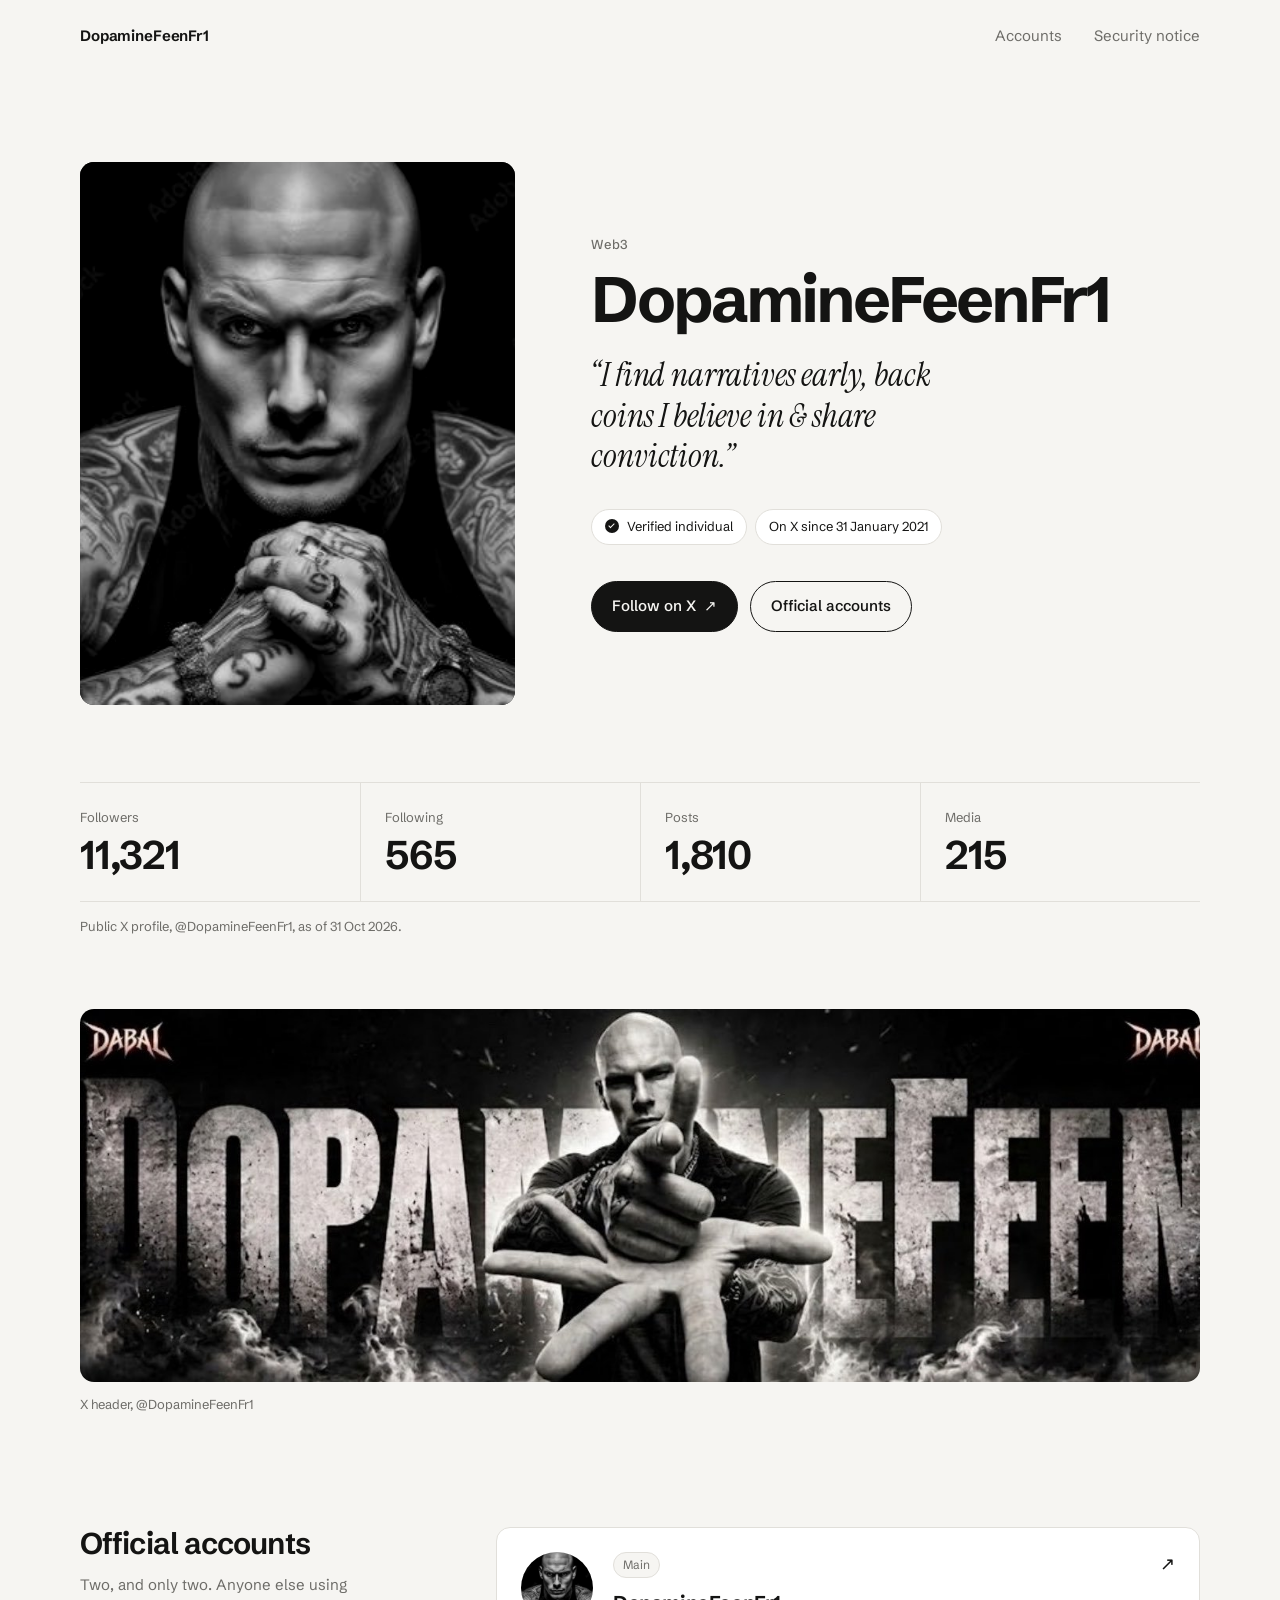
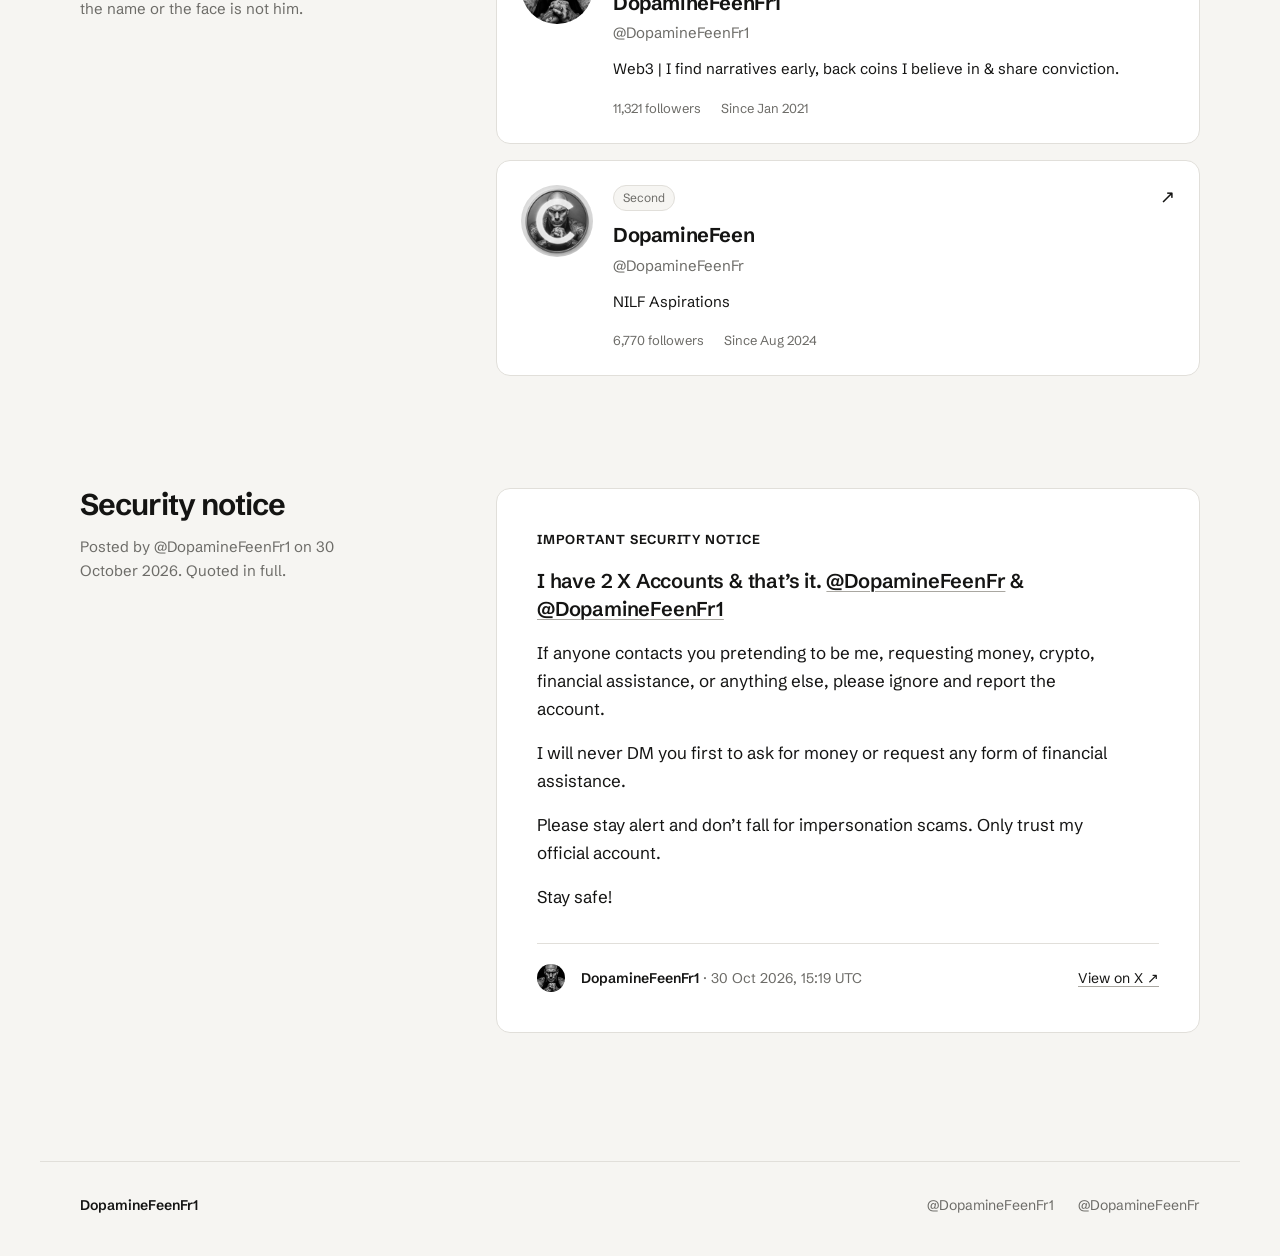
==== commit 22a3e4f5: "Rework layout: clean profile page (portrait intro, stats row, account cards, notice letter); Schibst" ====
--- a/index.html
+++ b/index.html
@@ -5,7 +5,7 @@
   <meta name="viewport" content="width=device-width, initial-scale=1">
   <title>DopamineFeenFr1</title>
   <meta name="description" content="Web3 | I find narratives early, back coins I believe in &amp; share conviction.">
-  <meta name="theme-color" content="#ebe9e4">
+  <meta name="theme-color" content="#f6f5f2">
   <meta property="og:type" content="profile">
   <meta property="og:title" content="DopamineFeenFr1">
   <meta property="og:description" content="Web3 | I find narratives early, back coins I believe in &amp; share conviction.">
@@ -14,180 +14,132 @@
   <meta name="twitter:creator" content="@DopamineFeenFr1">
   <link rel="icon" type="image/png" href="assets/img/favicon.png">
   <link rel="apple-touch-icon" href="assets/img/apple-touch-icon.png">
-  <link rel="preload" href="assets/fonts/anton.woff2" as="font" type="font/woff2" crossorigin>
   <link rel="preload" href="assets/fonts/schibsted-grotesk.woff2" as="font" type="font/woff2" crossorigin>
-  <link rel="preload" href="assets/fonts/dm-mono.woff2" as="font" type="font/woff2" crossorigin>
-  <link rel="stylesheet" href="css/style.css">
+  <link rel="preload" href="assets/fonts/instrument-serif-italic.woff2" as="font" type="font/woff2" crossorigin>
+  <link rel="stylesheet" href="css/style.css?v=3">
   <script>document.documentElement.classList.add('js')</script>
 </head>
 <body>
   <a class="skip" href="#main">Skip to content</a>
 
-  <header class="mast" data-mast>
-    <a class="mast__id" href="#top" aria-label="DopamineFeenFr1, back to top">DopamineFeenFr1</a>
-    <nav class="mast__nav" aria-label="Sections">
-      <a href="#profile"><span>01</span>Profile</a>
-      <a href="#notice"><span>02</span>Notice</a>
-      <a href="#accounts"><span>03</span>Accounts</a>
-      <a href="#log"><span>04</span>Log</a>
+  <header class="top wrap">
+    <a class="top__name" href="#main">DopamineFeenFr1</a>
+    <nav class="top__nav" aria-label="Sections">
+      <a href="#accounts">Accounts</a>
+      <a href="#notice">Security notice</a>
     </nav>
-    <a class="mast__x" href="https://x.com/DopamineFeenFr1" target="_blank" rel="noopener">X&nbsp;<span aria-hidden="true">&#8599;</span></a>
   </header>
 
   <main id="main">
 
-    <section class="hero" id="top" aria-label="Introduction">
-      <ul class="bill wrap mono" data-reveal>
-        <li>@DopamineFeenFr1</li>
-        <li>Web3</li>
-        <li>Verified individual</li>
-        <li>On X since 31.01.2021</li>
-      </ul>
-
-      <figure class="hero__plate wrap">
-        <div class="hero__frame">
-          <div class="hero__media" data-parallax>
-            <img src="assets/img/banner.jpg" width="1424" height="474"
-                 alt="Black-and-white poster: a bald, tattooed man pointing at the camera in front of gritty block letters spelling DOPAMINEFEEN, with a DABAL mark in each top corner.">
-          </div>
-        </div>
-        <figcaption class="caption mono">
-          <span>Fig. 01</span>
-          <span>X header, @DopamineFeenFr1</span>
-        </figcaption>
+    <section class="intro wrap" aria-labelledby="name">
+      <figure class="intro__photo" data-reveal>
+        <img src="assets/img/avatar.jpg" width="379" height="379"
+             alt="Black-and-white portrait of DopamineFeenFr1: bald, heavily tattooed arms and hands, chin resting on clasped fists, lit hard from above.">
       </figure>
 
-      <div class="hero__body wrap">
-        <p class="label mono" data-reveal>Bio <span class="rule" aria-hidden="true"></span> in his words</p>
-        <h1 class="statement display" data-split><span class="statement__tag">Web3 |</span> I find narratives early, back coins I believe in &amp; share conviction.</h1>
-      </div>
-    </section>
+      <div class="intro__text">
+        <p class="eyebrow" data-reveal>Web3</p>
+        <h1 id="name" class="intro__name" data-reveal>DopamineFeenFr1</h1>
+        <p class="intro__bio" data-reveal>&ldquo;I find narratives early, back coins I believe in &amp; share conviction.&rdquo;</p>
 
-    <section class="profile wrap" id="profile" aria-labelledby="profile-h">
-      <header class="sec-head" data-reveal>
-        <span class="mono">01</span>
-        <h2 id="profile-h" class="mono">Profile</h2>
-      </header>
+        <ul class="facts" data-reveal>
+          <li><span class="tick" aria-hidden="true"></span>Verified individual</li>
+          <li>On X since <time datetime="2021-01-31">31 January 2021</time></li>
+        </ul>
 
-      <div class="profile__grid">
-        <figure class="portrait" data-reveal>
-          <div class="portrait__frame">
-            <img src="assets/img/avatar.jpg" width="379" height="379" loading="lazy" data-drift
-                 alt="Black-and-white portrait of DopamineFeenFr1: bald, heavily tattooed arms and hands, chin resting on clasped fists, lit hard from above.">
-          </div>
-          <figcaption class="caption mono"><span>Fig. 02</span><span>Avatar, @DopamineFeenFr1</span></figcaption>
-        </figure>
-
-        <div class="profile__text">
-          <p class="profile__name display" data-reveal aria-hidden="true">Dopamine<br>FeenFr1</p>
-          <p class="label mono" data-reveal>Tale of the tape <span class="rule" aria-hidden="true"></span></p>
-          <dl class="spec" data-reveal>
-            <div><dt>Handle</dt><dd><a href="https://x.com/DopamineFeenFr1" target="_blank" rel="noopener">@DopamineFeenFr1</a></dd></div>
-            <div><dt>Status</dt><dd>Verified &middot; individual</dd></div>
-            <div><dt>Joined X</dt><dd><time datetime="2021-01-31">31 January 2021</time></dd></div>
-            <div><dt>Followers</dt><dd>11,321</dd></div>
-            <div><dt>Following</dt><dd>565</dd></div>
-            <div><dt>Posts</dt><dd>1,810</dd></div>
-            <div><dt>Media</dt><dd>215</dd></div>
-          </dl>
-          <p class="footnote mono" data-reveal>Public X profile, as of 31 Oct 2026.</p>
+        <div class="actions" data-reveal>
+          <a class="btn btn--solid" href="https://x.com/DopamineFeenFr1" target="_blank" rel="noopener">Follow on X <span aria-hidden="true">&#8599;</span></a>
+          <a class="btn" href="#accounts">Official accounts</a>
         </div>
       </div>
     </section>
 
-    <section class="notice plate" id="notice" aria-labelledby="notice-h">
-      <div class="wrap">
-        <header class="sec-head" data-reveal>
-          <span class="mono">02</span>
-          <h2 id="notice-h" class="mono">Notice</h2>
-        </header>
-
-        <figure class="quote">
-          <blockquote cite="https://x.com/DopamineFeenFr1/status/2116188178902053315">
-            <p class="quote__kicker" data-reveal><span class="stamp mono">IMPORTANT SECURITY NOTICE</span></p>
-            <p class="quote__lead display" data-split>I have 2 X Accounts &amp; that&rsquo;s it. <a href="https://x.com/DopamineFeenFr" target="_blank" rel="noopener">@DopamineFeenFr</a> &amp; <a href="https://x.com/DopamineFeenFr1" target="_blank" rel="noopener">@DopamineFeenFr1</a></p>
-            <div class="quote__body" data-reveal>
-              <p>If anyone contacts you pretending to be me, requesting money, crypto, financial assistance, or anything else, please ignore and report the account.</p>
-              <p>I will never DM you first to ask for money or request any form of financial assistance.</p>
-              <p>Please stay alert and don&rsquo;t fall for impersonation scams. Only trust my official account.</p>
-              <p>Stay safe!</p>
-            </div>
-          </blockquote>
-          <figcaption class="quote__cite mono" data-reveal>
-            <span>&mdash; @DopamineFeenFr1 on X</span>
-            <time datetime="2026-10-30T15:19:13Z">30 Oct 2026, 15:19 UTC</time>
-            <a href="https://x.com/DopamineFeenFr1/status/2116188178902053315" target="_blank" rel="noopener">View post <span aria-hidden="true">&#8599;</span></a>
-          </figcaption>
-        </figure>
-      </div>
+    <section class="stats wrap" aria-label="X profile in numbers">
+      <dl class="stats__grid" data-reveal>
+        <div><dt>Followers</dt><dd>11,321</dd></div>
+        <div><dt>Following</dt><dd>565</dd></div>
+        <div><dt>Posts</dt><dd>1,810</dd></div>
+        <div><dt>Media</dt><dd>215</dd></div>
+      </dl>
+      <p class="note" data-reveal>Public X profile, @DopamineFeenFr1, as of 31 Oct 2026.</p>
     </section>
 
-    <section class="accounts wrap" id="accounts" aria-labelledby="accounts-h">
-      <header class="sec-head" data-reveal>
-        <span class="mono">03</span>
-        <h2 id="accounts-h" class="mono">Accounts</h2>
-      </header>
-      <p class="accounts__intro" data-reveal>Two, and only two. Anyone else using the name or the face is not him.</p>
+    <figure class="banner wrap" data-reveal>
+      <img src="assets/img/banner.jpg" width="1424" height="474" loading="lazy"
+           alt="Black-and-white poster: a bald, tattooed man pointing at the camera in front of gritty block letters spelling DOPAMINEFEEN, with a DABAL mark in each top corner.">
+      <figcaption class="note">X header, @DopamineFeenFr1</figcaption>
+    </figure>
 
-      <ol class="acct-list">
+    <section class="block wrap" id="accounts" aria-labelledby="accounts-h">
+      <div class="block__head" data-reveal>
+        <h2 id="accounts-h">Official accounts</h2>
+        <p>Two, and only two. Anyone else using the name or the face is not him.</p>
+      </div>
+
+      <ul class="cards">
         <li data-reveal>
-          <a class="acct" href="https://x.com/DopamineFeenFr1" target="_blank" rel="noopener">
-            <span class="acct__no mono">01 &mdash; Main</span>
-            <img class="acct__img" src="assets/img/avatar.jpg" width="379" height="379" loading="lazy" alt="">
-            <span class="acct__name display">DopamineFeenFr1</span>
-            <span class="acct__handle mono">@DopamineFeenFr1</span>
-            <span class="acct__meta mono"><span>Since Jan 2021</span><span>11,321 followers</span></span>
-            <span class="acct__arrow" aria-hidden="true">&#8599;</span>
+          <a class="card" href="https://x.com/DopamineFeenFr1" target="_blank" rel="noopener">
+            <img class="card__img" src="assets/img/avatar.jpg" width="379" height="379" loading="lazy" alt="">
+            <span class="card__body">
+              <span class="card__tag">Main</span>
+              <span class="card__name">DopamineFeenFr1</span>
+              <span class="card__handle">@DopamineFeenFr1</span>
+              <span class="card__bio">Web3 | I find narratives early, back coins I believe in &amp; share conviction.</span>
+              <span class="card__meta"><span>11,321 followers</span><span>Since Jan 2021</span></span>
+            </span>
+            <span class="card__go" aria-hidden="true">&#8599;</span>
           </a>
         </li>
         <li data-reveal>
-          <a class="acct" href="https://x.com/DopamineFeenFr" target="_blank" rel="noopener">
-            <span class="acct__no mono">02 &mdash; Second</span>
-            <img class="acct__img" src="assets/img/avatar-alt.jpg" width="400" height="400" loading="lazy" alt="">
-            <span class="acct__name display">DopamineFeen</span>
-            <span class="acct__handle mono">@DopamineFeenFr &middot; &ldquo;NILF Aspirations&rdquo;</span>
-            <span class="acct__meta mono"><span>Since Aug 2024</span><span>6,770 followers</span></span>
-            <span class="acct__arrow" aria-hidden="true">&#8599;</span>
+          <a class="card" href="https://x.com/DopamineFeenFr" target="_blank" rel="noopener">
+            <img class="card__img" src="assets/img/avatar-alt.jpg" width="400" height="400" loading="lazy" alt="">
+            <span class="card__body">
+              <span class="card__tag">Second</span>
+              <span class="card__name">DopamineFeen</span>
+              <span class="card__handle">@DopamineFeenFr</span>
+              <span class="card__bio">NILF Aspirations</span>
+              <span class="card__meta"><span>6,770 followers</span><span>Since Aug 2024</span></span>
+            </span>
+            <span class="card__go" aria-hidden="true">&#8599;</span>
           </a>
         </li>
-      </ol>
+      </ul>
     </section>
 
-    <section class="log wrap" id="log" aria-labelledby="log-h">
-      <header class="sec-head" data-reveal>
-        <span class="mono">04</span>
-        <h2 id="log-h" class="mono">Log</h2>
-      </header>
-      <ol class="log__list">
-        <li data-reveal>
-          <time class="mono" datetime="2021-01-31">31.01.2021</time>
-          <p>Joins X as <a href="https://x.com/DopamineFeenFr1" target="_blank" rel="noopener">@DopamineFeenFr1</a>.</p>
-        </li>
-        <li data-reveal>
-          <time class="mono" datetime="2024-08-08">08.08.2024</time>
-          <p>Opens a second account, <a href="https://x.com/DopamineFeenFr" target="_blank" rel="noopener">@DopamineFeenFr</a>.</p>
-        </li>
-        <li data-reveal>
-          <time class="mono" datetime="2026-10-30">30.10.2026</time>
-          <p>Posts a security notice: two accounts, nothing else. <a href="https://x.com/DopamineFeenFr1/status/2116188178902053315" target="_blank" rel="noopener">Read&nbsp;it&nbsp;<span aria-hidden="true">&#8599;</span></a></p>
-        </li>
-      </ol>
+    <section class="block wrap" id="notice" aria-labelledby="notice-h">
+      <div class="block__head" data-reveal>
+        <h2 id="notice-h">Security notice</h2>
+        <p>Posted by @DopamineFeenFr1 on <time datetime="2026-10-30T15:19:13Z">30 October 2026</time>. Quoted in full.</p>
+      </div>
+
+      <figure class="letter" data-reveal>
+        <blockquote cite="https://x.com/DopamineFeenFr1/status/2116188178902053315">
+          <p class="letter__title">IMPORTANT SECURITY NOTICE</p>
+          <p class="letter__lead">I have 2 X Accounts &amp; that&rsquo;s it. <a href="https://x.com/DopamineFeenFr" target="_blank" rel="noopener">@DopamineFeenFr</a> &amp; <a href="https://x.com/DopamineFeenFr1" target="_blank" rel="noopener">@DopamineFeenFr1</a></p>
+          <p>If anyone contacts you pretending to be me, requesting money, crypto, financial assistance, or anything else, please ignore and report the account.</p>
+          <p>I will never DM you first to ask for money or request any form of financial assistance.</p>
+          <p>Please stay alert and don&rsquo;t fall for impersonation scams. Only trust my official account.</p>
+          <p>Stay safe!</p>
+        </blockquote>
+        <figcaption class="letter__cite">
+          <img src="assets/img/avatar.jpg" width="379" height="379" loading="lazy" alt="">
+          <span><strong>DopamineFeenFr1</strong> &middot; 30 Oct 2026, 15:19 UTC</span>
+          <a href="https://x.com/DopamineFeenFr1/status/2116188178902053315" target="_blank" rel="noopener">View on X <span aria-hidden="true">&#8599;</span></a>
+        </figcaption>
+      </figure>
     </section>
 
   </main>
 
-  <footer class="foot">
-    <p class="foot__mark display wrap" aria-hidden="true" data-reveal><span data-fit>DopamineFeen</span></p>
-    <div class="foot__row wrap mono">
-      <span>
-        <a href="https://x.com/DopamineFeenFr1" target="_blank" rel="noopener">@DopamineFeenFr1</a>
-        <a href="https://x.com/DopamineFeenFr" target="_blank" rel="noopener">@DopamineFeenFr</a>
-      </span>
-      <a href="#top">Top <span aria-hidden="true">&#8593;</span></a>
-    </div>
+  <footer class="foot wrap">
+    <span>DopamineFeenFr1</span>
+    <span class="foot__links">
+      <a href="https://x.com/DopamineFeenFr1" target="_blank" rel="noopener">@DopamineFeenFr1</a>
+      <a href="https://x.com/DopamineFeenFr" target="_blank" rel="noopener">@DopamineFeenFr</a>
+    </span>
   </footer>
 
-  <div class="grain" aria-hidden="true"></div>
-  <script src="js/main.js" defer></script>
+  <script src="js/main.js?v=3" defer></script>
 </body>
 </html>
--- a/css/style.css
+++ b/css/style.css
@@ -1,9 +1,3 @@
-@font-face {
-  font-family: "Anton";
-  src: url("../assets/fonts/anton.woff2") format("woff2");
-  font-weight: 400;
-  font-display: swap;
-}
 @font-face {
   font-family: "Schibsted Grotesk";
   src: url("../assets/fonts/schibsted-grotesk.woff2") format("woff2");
@@ -11,370 +5,229 @@
   font-display: swap;
 }
 @font-face {
-  font-family: "DM Mono";
-  src: url("../assets/fonts/dm-mono.woff2") format("woff2");
+  font-family: "Instrument Serif";
+  src: url("../assets/fonts/instrument-serif-italic.woff2") format("woff2");
+  font-style: italic;
   font-weight: 400;
   font-display: swap;
 }
 
 :root {
-  --paper: #ebe9e4;
-  --ink: #111110;
-  --bg: var(--paper);
-  --fg: var(--ink);
-  --mute: #6a6862;
-  --line: rgba(17, 17, 16, .22);
-  --gutter: clamp(1.25rem, 3.2vw, 3rem);
-  --ease: cubic-bezier(.16, 1, .3, 1);
-  --display: "Anton", "Impact", "Arial Narrow", sans-serif;
-  --text: "Schibsted Grotesk", "Helvetica Neue", Arial, sans-serif;
-  --mono: "DM Mono", ui-monospace, "SFMono-Regular", Menlo, monospace;
+  --bg: #f6f5f2;
+  --surface: #ffffff;
+  --ink: #141413;
+  --mute: #6d6c68;
+  --line: #e1dfda;
+  --max: 1120px;
+  --gutter: clamp(1.25rem, 4vw, 2.5rem);
+  --radius: 14px;
+  --ease: cubic-bezier(.2, .7, .2, 1);
+  --sans: "Schibsted Grotesk", "Helvetica Neue", Arial, sans-serif;
+  --serif: "Instrument Serif", Georgia, "Times New Roman", serif;
 }
 
 *, *::before, *::after { box-sizing: border-box; }
-html { -webkit-text-size-adjust: 100%; scroll-behavior: smooth; background: var(--paper); }
+html { -webkit-text-size-adjust: 100%; scroll-behavior: smooth; }
 body {
   margin: 0;
-  overflow-x: clip;
   background: var(--bg);
-  color: var(--fg);
-  font-family: var(--text);
-  font-size: 1rem;
-  line-height: 1.5;
+  color: var(--ink);
+  font: 400 1rem/1.6 var(--sans);
   -webkit-font-smoothing: antialiased;
-  -moz-osx-font-smoothing: grayscale;
   text-rendering: optimizeLegibility;
 }
 img { display: block; max-width: 100%; height: auto; }
 a { color: inherit; text-decoration: none; }
-h1, h2, p, ol, ul, dl, dd, figure, blockquote { margin: 0; padding: 0; }
-ol, ul { list-style: none; }
-::selection { background: var(--ink); color: var(--paper); }
-:focus-visible { outline: 2px solid currentColor; outline-offset: 3px; }
-
-.wrap { padding-inline: var(--gutter); }
-.mono {
-  font-family: var(--mono);
-  font-size: .75rem;
-  line-height: 1.4;
-  letter-spacing: .05em;
-  text-transform: uppercase;
-}
-.display {
-  font-family: var(--display);
-  font-weight: 400;
-  text-transform: uppercase;
-  line-height: .88;
-  letter-spacing: .002em;
-}
-.plate {
-  --bg: var(--ink);
-  --fg: var(--paper);
-  --mute: #9b9993;
-  --line: rgba(235, 233, 228, .2);
-  background: var(--bg);
-  color: var(--fg);
-}
-.plate ::selection { background: var(--paper); color: var(--ink); }
+h1, h2, p, figure, blockquote, dl, dd, ul { margin: 0; padding: 0; }
+ul { list-style: none; }
+:focus-visible { outline: 2px solid var(--ink); outline-offset: 3px; border-radius: 4px; }
+::selection { background: var(--ink); color: var(--bg); }
+
+.wrap { width: 100%; max-width: calc(var(--max) + var(--gutter) * 2); margin-inline: auto; padding-inline: var(--gutter); }
 
 .skip {
-  position: fixed; top: .75rem; left: .75rem; z-index: 200;
-  padding: .5rem .75rem; background: var(--ink); color: var(--paper);
-  font-family: var(--mono); font-size: .75rem;
-  transform: translateY(-300%);
-}
-.skip:focus { transform: none; }
-
-.label { display: flex; align-items: center; gap: .9rem; color: var(--mute); }
-.rule { display: inline-block; width: 3.5rem; height: 1px; background: currentColor; }
-.caption {
-  display: flex; justify-content: space-between; gap: 1rem;
-  margin-top: .75rem; color: var(--mute);
-}
-.stamp {
-  display: inline-block; padding: .4em .7em .35em;
-  background: var(--fg); color: var(--bg);
-  letter-spacing: .08em;
-}
-
-/* ---------- masthead ---------- */
-.mast {
-  position: fixed; inset: 0 0 auto 0; z-index: 50;
-  display: grid; grid-template-columns: 1fr auto 1fr; align-items: center; gap: 1rem;
-  padding: 1.1rem var(--gutter);
-  font-family: var(--mono); font-size: .75rem; letter-spacing: .05em; text-transform: uppercase;
-  color: var(--paper);
-  mix-blend-mode: difference;
-  transition: transform .6s var(--ease);
-}
-.mast.is-hidden { transform: translateY(-110%); }
-.mast__id { justify-self: start; }
-.mast__x { justify-self: end; }
-.mast__nav { display: flex; gap: clamp(1rem, 2.4vw, 2.25rem); }
-.mast__nav a { position: relative; padding-block: .25rem; }
-.mast__nav span { opacity: .55; margin-right: .5em; }
-.mast__nav a::after {
-  content: ""; position: absolute; left: 0; right: 0; bottom: 0; height: 1px;
-  background: currentColor; transform: scaleX(0); transform-origin: left;
-  transition: transform .5s var(--ease);
-}
-.mast__nav a:hover::after,
-.mast__nav a[aria-current="true"]::after { transform: scaleX(1); }
-
-/* ---------- hero ---------- */
-.hero { padding-top: 4.25rem; padding-bottom: clamp(6rem, 13vw, 12rem); }
-.bill {
-  display: flex; flex-wrap: wrap; justify-content: space-between; gap: .4rem 1.5rem;
-  padding-block: .8rem; margin-bottom: clamp(1rem, 2vw, 1.5rem);
-  border-top: 1px solid var(--fg); border-bottom: 1px solid var(--line);
-}
-.hero__frame {
-  position: relative; overflow: hidden;
-  aspect-ratio: 1424 / 474;
-  background: var(--ink);
-}
-.hero__media { position: absolute; inset: -7% 0; will-change: transform; }
-.hero__media img {
-  width: 100%; height: 100%;
-  object-fit: cover; object-position: 50% 30%;
-  filter: grayscale(1) contrast(1.06);
-}
-.hero__body { padding-top: clamp(4rem, 9vw, 8rem); }
-.hero__body .label { margin-bottom: clamp(1.5rem, 3vw, 2.25rem); }
-.statement {
-  font-size: clamp(2.9rem, 8.2vw, 9.25rem);
-  max-width: 8.8em;
-}
-.statement__tag {
-  display: block; margin-bottom: 1.25rem;
-  font-family: var(--mono); font-size: max(.75rem, .13em); line-height: 1.4;
-  letter-spacing: .05em; color: var(--mute);
-}
-.statement .w:has(.statement__tag) { display: block; }
-
-/* ---------- section heads ---------- */
-.sec-head {
-  display: flex; gap: 1.25rem; align-items: baseline;
-  padding-top: .9rem; border-top: 1px solid var(--fg);
-  margin-bottom: clamp(2.5rem, 6vw, 5rem);
-}
-.sec-head h2 { font-weight: 400; }
-.sec-head span { color: var(--mute); }
-
-/* ---------- profile ---------- */
-.profile { padding-bottom: clamp(6rem, 14vw, 12rem); }
-.profile__grid {
-  display: grid; gap: clamp(2.5rem, 6vw, 6rem);
-  grid-template-columns: minmax(0, 5fr) minmax(0, 7fr);
-  align-items: end;
-}
-.portrait__frame { position: relative; overflow: hidden; aspect-ratio: 4 / 5; background: var(--ink); }
-.portrait__frame img {
-  position: absolute; inset: 0; width: 100%; height: 100%;
-  object-fit: cover; object-position: 50% 40%;
-  filter: grayscale(1) contrast(1.1);
-  transform: scale(1.12);
-  will-change: transform;
-}
-.profile__name {
-  font-size: clamp(4rem, 12.5vw, 13rem);
-  margin-bottom: clamp(2rem, 4vw, 3.5rem);
-}
-.profile__text .label { margin-bottom: .9rem; }
-.spec { border-bottom: 1px solid var(--fg); }
-.spec div {
-  display: flex; justify-content: space-between; align-items: baseline; gap: 1rem;
-  padding: .7rem 0 .6rem; border-top: 1px solid var(--line);
-}
-.spec div:first-child { border-top-color: var(--fg); }
-.spec dt { font-family: var(--mono); font-size: .75rem; letter-spacing: .05em; text-transform: uppercase; color: var(--mute); }
-.spec dd {
-  font-family: var(--display); text-transform: uppercase;
-  font-size: clamp(1.4rem, 2.3vw, 2.1rem); line-height: 1; letter-spacing: .01em;
-  text-align: right;
-}
-.spec a { background: linear-gradient(currentColor, currentColor) 0 100% / 0 2px no-repeat; transition: background-size .5s var(--ease); }
-.spec a:hover { background-size: 100% 2px; }
-.footnote { margin-top: 1rem; color: var(--mute); text-transform: none; letter-spacing: .02em; }
-
-/* ---------- notice ---------- */
-.notice { padding-block: clamp(1.5rem, 3vw, 2.5rem) clamp(6rem, 13vw, 12rem); }
-.notice .sec-head { border-top-color: var(--line); }
-.quote__kicker { margin-bottom: clamp(1.5rem, 3vw, 2.5rem); }
-.quote__lead {
-  font-size: clamp(2.4rem, 9.6vw, 11rem);
-  max-width: 8.2em;
-}
-.quote__lead a { position: relative; }
-.quote__lead a::after {
-  content: ""; position: absolute; left: 0; right: 0; bottom: -.02em; height: .045em;
-  background: currentColor; transform: scaleX(0); transform-origin: left;
-  transition: transform .6s var(--ease);
-}
-.quote__lead a:hover::after { transform: scaleX(1); }
-.quote__body {
-  display: grid; gap: 1.1em;
-  max-width: 33ch;
-  margin: clamp(3rem, 6vw, 5.5rem) clamp(0rem, 8vw, 10rem) 0 auto;
-  font-size: clamp(1.15rem, 1.7vw, 1.55rem);
-  line-height: 1.38;
-  font-weight: 500;
-}
-.quote__cite {
-  display: flex; flex-wrap: wrap; gap: .5rem 2rem;
-  width: min(100%, 33rem);
-  margin: clamp(2.5rem, 4vw, 3.5rem) clamp(0rem, 8vw, 10rem) 0 auto;
-  padding-top: 1rem; border-top: 1px solid var(--line);
-  color: var(--mute);
-}
-.quote__cite a { color: var(--fg); }
-.quote__cite a:hover { text-decoration: underline; text-underline-offset: .25em; }
-
-/* ---------- accounts ---------- */
-.accounts { padding-top: clamp(1.5rem, 3vw, 2.5rem); padding-bottom: clamp(6rem, 13vw, 11rem); }
-.accounts__intro {
-  max-width: 24ch; margin: calc(clamp(2.5rem, 6vw, 5rem) * -.5) 0 clamp(2.5rem, 5vw, 4rem);
-  font-size: clamp(1.15rem, 1.7vw, 1.5rem); font-weight: 500; line-height: 1.3;
-}
-.acct-list { border-bottom: 1px solid var(--fg); }
-.acct {
-  position: relative; isolation: isolate;
-  display: grid; align-items: center;
-  grid-template-columns: 9rem 4.5rem minmax(0, 1fr) auto 3rem;
-  column-gap: clamp(1rem, 2.5vw, 2.5rem);
-  grid-template-areas: "no img name meta arrow" "no img handle meta arrow";
-  padding: clamp(1.25rem, 2.6vw, 2rem) 0;
-  border-top: 1px solid var(--fg);
-  --m: var(--mute);
-  transition: color .5s var(--ease);
-}
-.acct::before {
-  content: ""; position: absolute; inset: 0 calc(var(--gutter) * -1); z-index: -1;
-  background: var(--ink);
-  transform: scaleY(0); transform-origin: bottom;
-  transition: transform .6s var(--ease);
-}
-.acct:hover, .acct:focus-visible { color: var(--paper); --m: #9b9993; }
-.acct:hover::before, .acct:focus-visible::before { transform: scaleY(1); }
-.acct:focus-visible { outline: none; }
-.acct__no { grid-area: no; color: var(--m); align-self: start; padding-top: .4rem; transition: color .5s var(--ease); }
-.acct__img {
-  grid-area: img; width: 4.5rem; height: 4.5rem; object-fit: cover;
-  filter: grayscale(1) contrast(1.15);
-}
-.acct__name { grid-area: name; font-size: clamp(2.8rem, 7.6vw, 8rem); }
-.acct__handle { grid-area: handle; margin-top: .7rem; color: var(--m); text-transform: none; letter-spacing: .02em; transition: color .5s var(--ease); }
-.acct__meta { grid-area: meta; display: grid; gap: .3rem; text-align: right; color: var(--m); transition: color .5s var(--ease); }
-.acct__arrow {
-  grid-area: arrow; justify-self: end;
-  font-size: clamp(1.5rem, 2.4vw, 2.25rem); line-height: 1;
-  transition: transform .5s var(--ease);
-}
-.acct:hover .acct__arrow { transform: translate3d(.2em, -.2em, 0); }
-
-/* ---------- log ---------- */
-.log { padding-bottom: clamp(6rem, 14vw, 12rem); }
-.log__list { border-bottom: 1px solid var(--fg); }
-.log__list li {
-  display: grid; grid-template-columns: 9rem minmax(0, 1fr); gap: clamp(1rem, 2.5vw, 2.5rem);
-  align-items: baseline;
-  padding: clamp(1.1rem, 2vw, 1.6rem) 0; border-top: 1px solid var(--line);
-}
-.log__list li:first-child { border-top-color: var(--fg); }
-.log__list time { color: var(--mute); }
-.log__list p { font-size: clamp(1.25rem, 2.4vw, 2.1rem); font-weight: 500; line-height: 1.2; letter-spacing: -.01em; max-width: 34ch; }
-.log__list a { background: linear-gradient(currentColor, currentColor) 0 100% / 100% 1px no-repeat; transition: background-size .5s var(--ease); }
-.log__list a:hover { background-size: 100% 3px; }
-
-/* ---------- footer ---------- */
-.foot { overflow: hidden; padding-bottom: 1.25rem; }
-.foot__mark { line-height: .8; white-space: nowrap; font-size: 22vw; }
-.foot__mark span { display: inline-block; }
-.foot__row {
-  display: flex; justify-content: space-between; align-items: center; gap: 1rem;
-  margin-top: clamp(1.25rem, 2.5vw, 2rem); padding-top: 1rem; border-top: 1px solid var(--fg);
-  color: var(--mute);
-}
-.foot__row span { display: flex; gap: 1.75rem; flex-wrap: wrap; }
-.foot__row a { white-space: nowrap; }
-.foot__row a:hover { color: var(--fg); }
-
-/* ---------- grain ---------- */
-.grain { position: fixed; inset: 0; z-index: 100; pointer-events: none; overflow: hidden; mix-blend-mode: multiply; }
-.grain::before {
-  content: ""; position: absolute; inset: -50%;
-  background-image: url("data:image/svg+xml,%3Csvg xmlns='http://www.w3.org/2000/svg' width='220' height='220'%3E%3Cfilter id='n'%3E%3CfeTurbulence type='fractalNoise' baseFrequency='.85' numOctaves='3' stitchTiles='stitch'/%3E%3CfeColorMatrix values='0 0 0 0 .4  0 0 0 0 .4  0 0 0 0 .4  0 0 0 1.6 -.5'/%3E%3C/filter%3E%3Crect width='100%25' height='100%25' filter='url(%23n)'/%3E%3C/svg%3E");
-  opacity: .2;
-  animation: grain 1.2s steps(6) infinite;
-  will-change: transform;
-}
-@keyframes grain {
-  0%   { transform: translate3d(0, 0, 0); }
-  17%  { transform: translate3d(-4%, 3%, 0); }
-  33%  { transform: translate3d(3%, -5%, 0); }
-  50%  { transform: translate3d(-6%, -2%, 0); }
-  67%  { transform: translate3d(5%, 4%, 0); }
-  83%  { transform: translate3d(-2%, 6%, 0); }
-  100% { transform: translate3d(0, 0, 0); }
-}
-
-/* ---------- 404 ---------- */
-.nf__main { min-height: 100svh; display: flex; flex-direction: column; justify-content: center; gap: clamp(1.5rem, 3vw, 2.5rem); }
-.nf__title { font-size: clamp(5rem, 20vw, 18rem); }
-.nf__back { color: var(--mute); align-self: flex-start; }
-.nf__back:hover { color: var(--fg); }
-
-/* ---------- motion ---------- */
-.js .hero__media img { opacity: 0; transform: scale(1.12); }
-.js.is-loaded .hero__media img {
-  opacity: 1; transform: scale(1);
-  transition: opacity 1.2s var(--ease), transform 2.2s var(--ease);
-}
-.js .mast { opacity: 0; }
-.js.is-loaded .mast { opacity: 1; transition: opacity 1s .4s var(--ease), transform .6s var(--ease); }
-
-.js [data-reveal] { opacity: 0; transform: translate3d(0, 2rem, 0); }
-.js [data-reveal].is-in {
-  opacity: 1; transform: none;
-  transition: opacity 1.1s var(--ease) var(--delay, 0s), transform 1.1s var(--ease) var(--delay, 0s);
-}
-
-.w { display: inline-block; overflow: hidden; vertical-align: top; padding-bottom: .08em; margin-bottom: -.08em; }
-.w__i { display: inline-block; }
-.js [data-split] .w__i { transform: translate3d(0, 110%, 0); }
-.js [data-split].is-in .w__i {
-  transform: none;
-  transition: transform 1.1s var(--ease) calc(var(--i, 0) * 40ms + var(--delay, 0s));
-}
-
-/* ---------- responsive ---------- */
-@media (max-width: 900px) {
-  .profile__grid { grid-template-columns: 1fr; }
-  .portrait { max-width: 26rem; }
-  .acct {
-    grid-template-columns: 3.5rem minmax(0, 1fr) auto;
-    grid-template-areas: "img no arrow" "name name name" "handle handle handle" "meta meta meta";
-    row-gap: .9rem;
-  }
-  .acct__img { width: 3.5rem; height: 3.5rem; }
-  .acct__no { align-self: center; padding-top: 0; }
-  .acct__handle { margin-top: 0; }
-  .acct__meta { display: flex; gap: 1.5rem; text-align: left; }
-  .quote__body, .quote__cite { margin-right: 0; }
-}
-@media (max-width: 720px) {
-  .mast { grid-template-columns: 1fr auto; }
-  .mast__nav { display: none; }
-  .hero__frame { aspect-ratio: auto; height: 60svh; }
-  .bill li:nth-child(2) { display: none; }
-  .log__list li { grid-template-columns: 1fr; gap: .4rem; }
-  .quote__body, .quote__cite { margin-left: 0; }
-  .foot__row { flex-direction: column; align-items: flex-start; }
+  position: absolute; left: 1rem; top: -3rem; z-index: 10;
+  padding: .5rem .9rem; border-radius: 8px;
+  background: var(--ink); color: var(--bg); font-size: .875rem;
+}
+.skip:focus { top: 1rem; }
+
+.eyebrow {
+  font-size: .8125rem; font-weight: 500; letter-spacing: .02em; color: var(--mute);
+}
+.note { font-size: .8125rem; color: var(--mute); }
+
+/* top bar */
+.top {
+  display: flex; align-items: center; justify-content: space-between; gap: 1rem;
+  padding-block: 1.5rem;
+  font-size: .9375rem;
+}
+.top__name { font-weight: 650; letter-spacing: -.01em; }
+.top__nav { display: flex; gap: clamp(1rem, 3vw, 2rem); color: var(--mute); }
+.top__nav a { transition: color .2s; }
+.top__nav a:hover { color: var(--ink); }
+
+/* intro */
+.intro {
+  display: grid; grid-template-columns: minmax(0, 5fr) minmax(0, 7fr);
+  gap: clamp(2rem, 6vw, 5.5rem); align-items: center;
+  padding-block: clamp(2.5rem, 7vw, 6rem) clamp(3rem, 6vw, 5rem);
+}
+.intro__photo {
+  aspect-ratio: 4 / 5; overflow: hidden; border-radius: var(--radius);
+  background: #0b0b0b;
+}
+.intro__photo img { width: 100%; height: 100%; object-fit: cover; object-position: 50% 30%; filter: grayscale(1) contrast(1.04); }
+.intro__name {
+  margin-top: .75rem;
+  font-size: clamp(2.25rem, 5vw, 4.25rem); font-weight: 700; line-height: 1; letter-spacing: -.045em;
+}
+.intro__bio {
+  margin-top: 1.5rem; max-width: 26ch;
+  font: italic 400 clamp(1.5rem, 2.6vw, 2.125rem)/1.22 var(--serif);
+  letter-spacing: -.005em;
+}
+.facts {
+  display: flex; flex-wrap: wrap; gap: .5rem; margin-top: 2rem;
+}
+.facts li {
+  display: inline-block;
+  padding: .4rem .8rem; border: 1px solid var(--line); border-radius: 999px;
+  background: var(--surface); font-size: .8125rem;
+}
+.tick {
+  display: inline-block; vertical-align: -2px; width: 14px; height: 14px; margin-right: .5rem; border-radius: 50%; background: var(--ink); position: relative;
+}
+.tick::after {
+  content: ""; position: absolute; left: 4.5px; top: 2.5px; width: 3px; height: 6px;
+  border: solid var(--bg); border-width: 0 1.5px 1.5px 0; transform: rotate(45deg);
+}
+.actions { display: flex; flex-wrap: wrap; gap: .75rem; margin-top: 2.25rem; }
+.btn {
+  display: inline-flex; align-items: center; gap: .5rem;
+  padding: .8rem 1.25rem; border-radius: 999px; border: 1px solid var(--ink);
+  font-size: .9375rem; font-weight: 550;
+  transition: background-color .25s var(--ease), color .25s var(--ease), transform .25s var(--ease);
+}
+.btn:hover { background: var(--ink); color: var(--bg); }
+.btn:active { transform: scale(.98); }
+.btn--solid { background: var(--ink); color: var(--bg); }
+.btn--solid:hover { background: #2b2b29; }
+
+/* stats */
+.stats { padding-bottom: clamp(3rem, 6vw, 4.5rem); }
+.stats__grid {
+  display: grid; grid-template-columns: repeat(4, 1fr);
+  border-block: 1px solid var(--line);
+}
+.stats__grid div { padding: 1.5rem 0 1.5rem 1.5rem; border-left: 1px solid var(--line); }
+.stats__grid div:first-child { border-left: 0; padding-left: 0; }
+.stats__grid dt { font-size: .8125rem; color: var(--mute); }
+.stats__grid dd {
+  margin-top: .35rem; font-size: clamp(1.75rem, 3.4vw, 2.5rem); font-weight: 650;
+  letter-spacing: -.03em; line-height: 1.1;
+}
+.stats .note { margin-top: .9rem; }
+
+/* banner */
+.banner img { width: 100%; border-radius: var(--radius); background: #0b0b0b; }
+.banner .note { margin-top: .75rem; }
+
+/* blocks */
+.block {
+  display: grid; grid-template-columns: minmax(0, 4fr) minmax(0, 8fr);
+  gap: clamp(1.5rem, 5vw, 4.5rem);
+  padding-block: clamp(4rem, 9vw, 7rem) 0;
+}
+.block__head h2 { font-size: clamp(1.5rem, 2.4vw, 1.875rem); font-weight: 650; letter-spacing: -.03em; line-height: 1.15; }
+.block__head p { margin-top: .75rem; max-width: 32ch; color: var(--mute); font-size: .9375rem; }
+
+/* account cards */
+.cards { display: grid; gap: 1rem; }
+.card {
+  position: relative; display: grid; grid-template-columns: 72px 1fr; gap: 1.25rem; align-items: start;
+  padding: 1.5rem; border: 1px solid var(--line); border-radius: var(--radius); background: var(--surface);
+  transition: border-color .25s var(--ease), box-shadow .25s var(--ease), transform .25s var(--ease);
+}
+.card:hover { border-color: #c9c7c1; box-shadow: 0 10px 30px -18px rgba(0, 0, 0, .35); transform: translateY(-2px); }
+.card__img { width: 72px; height: 72px; border-radius: 50%; object-fit: cover; filter: grayscale(1); }
+.card__body { display: grid; gap: .15rem; min-width: 0; padding-right: 2rem; }
+.card__tag {
+  justify-self: start; margin-bottom: .4rem; padding: .15rem .55rem; border-radius: 999px;
+  background: var(--bg); border: 1px solid var(--line); font-size: .75rem; color: var(--mute);
+}
+.card__name { font-size: 1.25rem; font-weight: 650; letter-spacing: -.02em; }
+.card__handle { font-size: .9375rem; color: var(--mute); }
+.card__bio { margin-top: .6rem; font-size: .9375rem; }
+.card__meta { display: flex; flex-wrap: wrap; gap: .4rem 1.25rem; margin-top: .9rem; font-size: .8125rem; color: var(--mute); }
+.card__go {
+  position: absolute; top: 1.4rem; right: 1.5rem; font-size: 1.125rem;
+  transition: transform .25s var(--ease);
+}
+.card:hover .card__go { transform: translate(2px, -2px); }
+
+/* security notice */
+.letter {
+  padding: clamp(1.5rem, 4vw, 2.5rem); border: 1px solid var(--line); border-radius: var(--radius);
+  background: var(--surface);
+}
+.letter blockquote p { max-width: 58ch; font-size: 1.0625rem; line-height: 1.65; }
+.letter blockquote p + p { margin-top: 1rem; }
+.letter__title { font-size: .8125rem !important; font-weight: 650; letter-spacing: .06em; }
+.letter__lead { font-size: 1.25rem !important; font-weight: 600; line-height: 1.4 !important; letter-spacing: -.01em; }
+.letter a { text-decoration: underline; text-decoration-thickness: 1px; text-underline-offset: 3px; text-decoration-color: #a9a7a1; }
+.letter a:hover { text-decoration-color: currentColor; }
+.letter__cite {
+  display: flex; flex-wrap: wrap; align-items: center; gap: .75rem 1rem;
+  margin-top: 2rem; padding-top: 1.25rem; border-top: 1px solid var(--line);
+  font-size: .875rem; color: var(--mute);
+}
+.letter__cite img { width: 28px; height: 28px; border-radius: 50%; filter: grayscale(1); }
+.letter__cite strong { color: var(--ink); font-weight: 600; }
+.letter__cite a { margin-left: auto; color: var(--ink); }
+
+/* footer */
+.foot {
+  display: flex; flex-wrap: wrap; justify-content: space-between; gap: 1rem;
+  margin-top: clamp(5rem, 10vw, 8rem); padding-block: 2rem 2.5rem;
+  border-top: 1px solid var(--line);
+  font-size: .875rem; color: var(--mute);
+}
+.foot span:first-child { color: var(--ink); font-weight: 600; }
+.foot__links { display: flex; gap: 1.5rem; }
+.foot__links a:hover { color: var(--ink); }
+
+/* 404 */
+.nf { min-height: 100svh; display: flex; flex-direction: column; justify-content: center; align-items: flex-start; gap: 1.25rem; }
+.nf__title { font-size: clamp(2rem, 5vw, 3.5rem); font-weight: 700; letter-spacing: -.04em; line-height: 1.05; }
+
+/* motion */
+.js [data-reveal] { opacity: 0; transform: translateY(14px); transition: opacity .8s var(--ease), transform .8s var(--ease); }
+.js [data-reveal].is-in { opacity: 1; transform: none; }
+.intro__text [data-reveal]:nth-child(2) { transition-delay: .06s; }
+.intro__text [data-reveal]:nth-child(3) { transition-delay: .12s; }
+.intro__text [data-reveal]:nth-child(4) { transition-delay: .18s; }
+.intro__text [data-reveal]:nth-child(5) { transition-delay: .24s; }
+.cards li:nth-child(2) [data-reveal], .cards li:nth-child(2)[data-reveal] { transition-delay: .08s; }
+
+@media (max-width: 860px) {
+  .intro { grid-template-columns: 1fr; padding-top: 1rem; }
+  .intro__photo { max-width: 420px; aspect-ratio: 1 / 1; }
+  .block { grid-template-columns: 1fr; }
+  .stats__grid { grid-template-columns: repeat(2, 1fr); }
+  .stats__grid div:nth-child(3) { border-left: 0; padding-left: 0; }
+  .stats__grid div:nth-child(n+3) { border-top: 1px solid var(--line); }
+}
+@media (max-width: 520px) {
+  .top__nav a:first-child { display: none; }
+  .card { grid-template-columns: 56px 1fr; padding: 1.25rem; gap: 1rem; }
+  .card__img { width: 56px; height: 56px; }
+  .letter__cite a { margin-left: 0; }
 }
 
 @media (prefers-reduced-motion: reduce) {
   html { scroll-behavior: auto; }
-  *, *::before, *::after { transition-duration: .01ms !important; animation: none !important; }
-  .js .hero__media img, .js [data-reveal], .js [data-split] .w__i, .js .mast { opacity: 1 !important; transform: none !important; }
-  .portrait__frame img { transform: scale(1.02); }
-}
+  *, *::before, *::after { transition: none !important; animation: none !important; }
+  .js [data-reveal] { opacity: 1; transform: none; }
+}
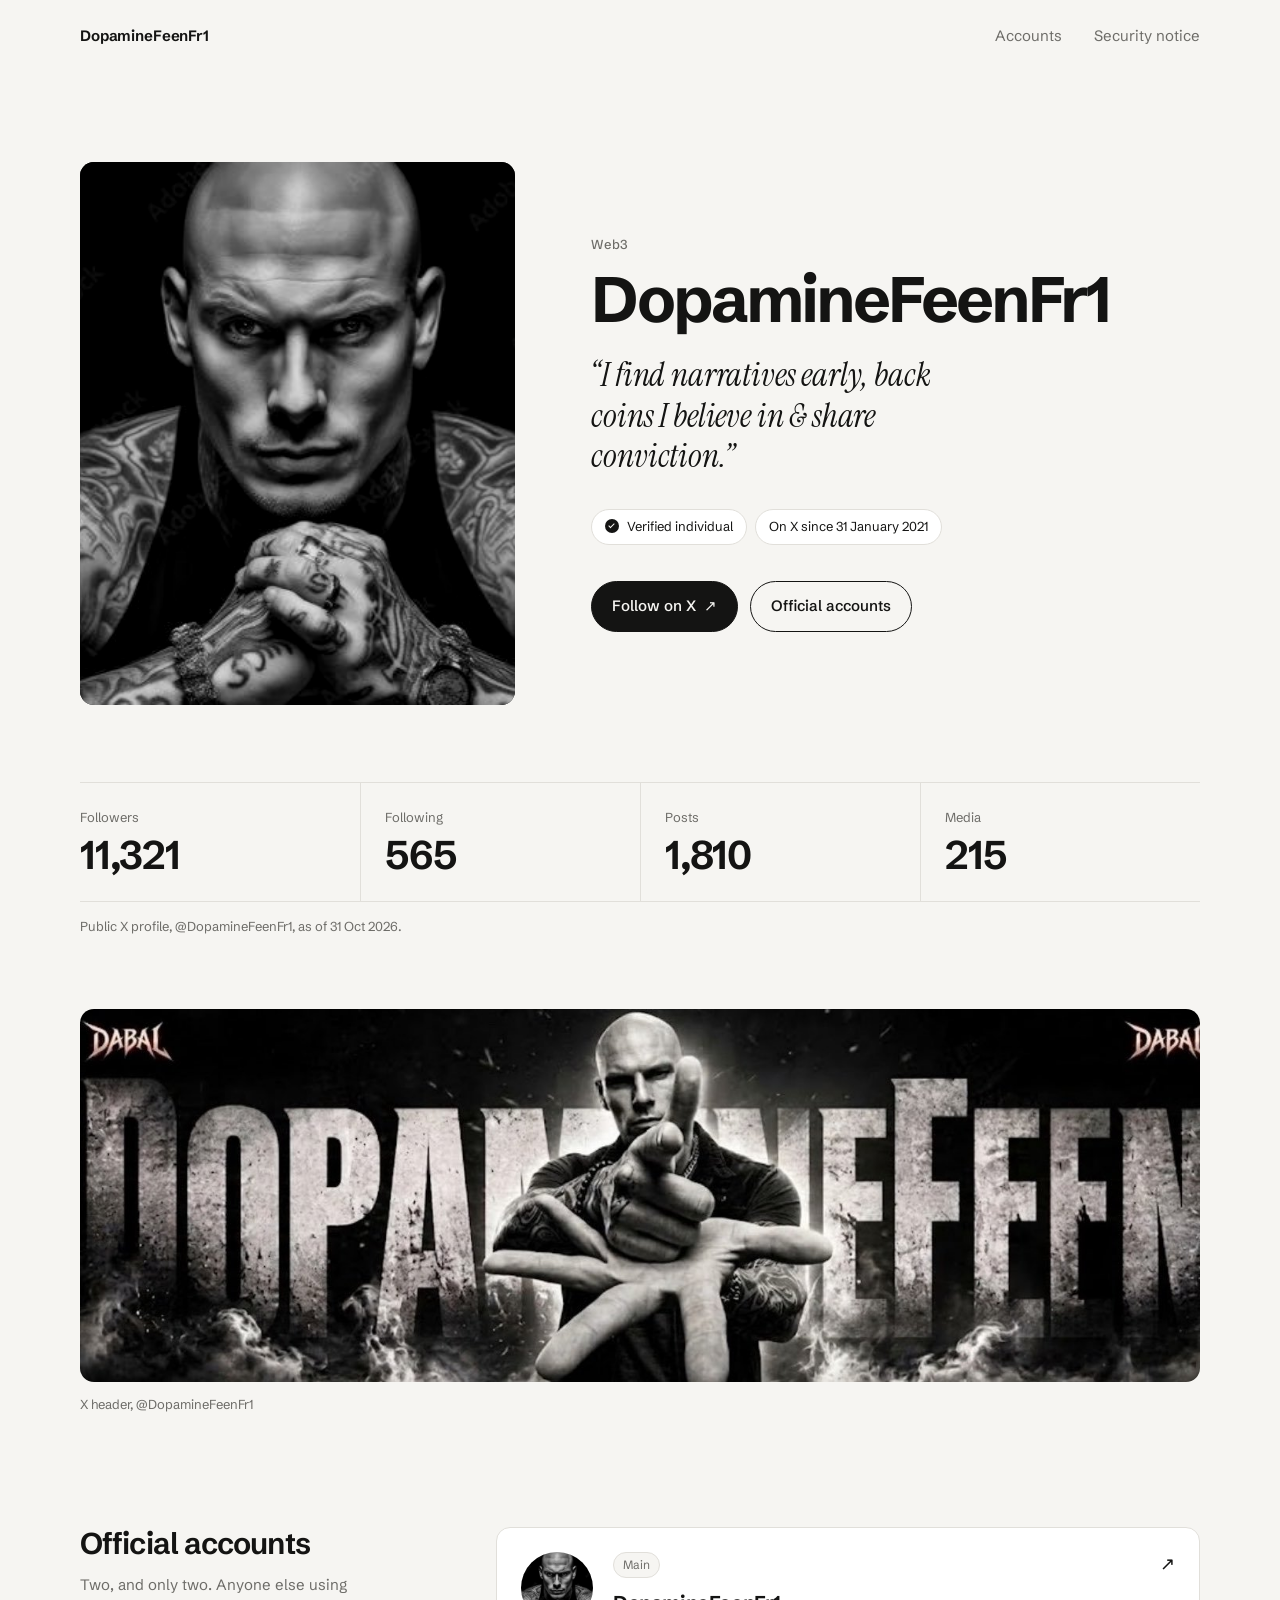
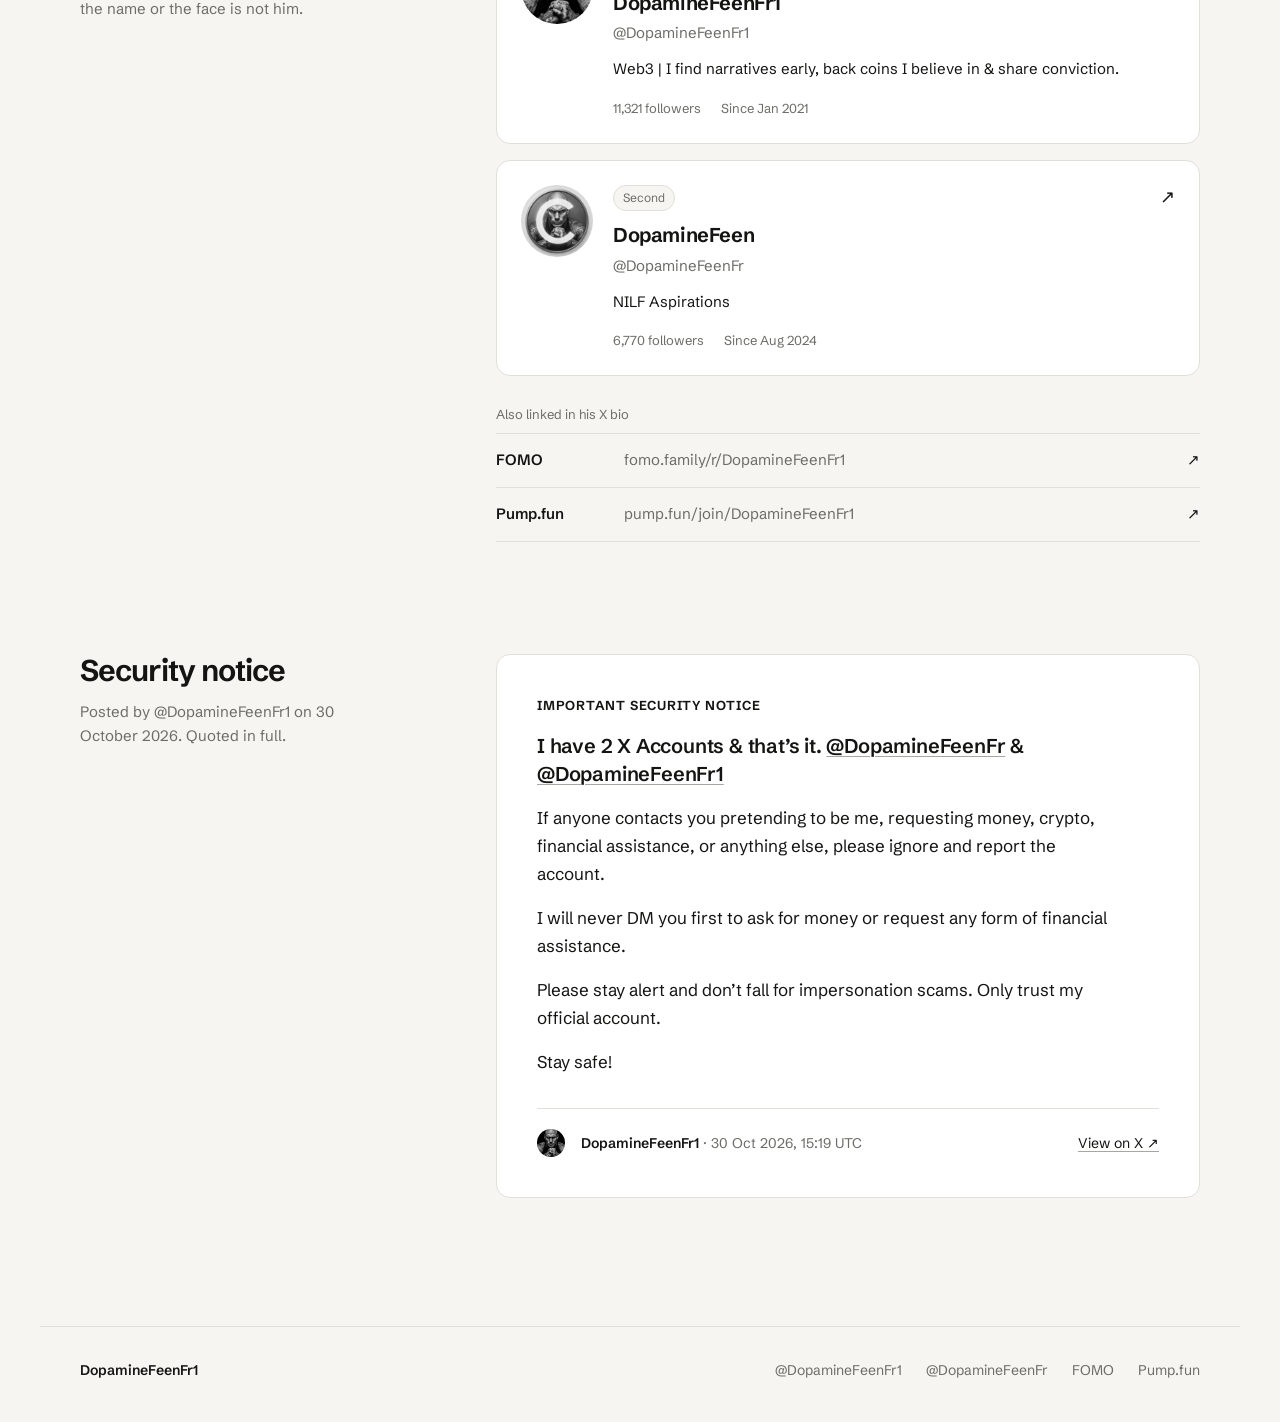
==== commit db1f4f65: "Add FOMO and Pump.fun links from his X bio (accounts section + footer) Co-Authored-By: Devin AI <158" ====
--- a/index.html
+++ b/index.html
@@ -16,7 +16,7 @@
   <link rel="apple-touch-icon" href="assets/img/apple-touch-icon.png">
   <link rel="preload" href="assets/fonts/schibsted-grotesk.woff2" as="font" type="font/woff2" crossorigin>
   <link rel="preload" href="assets/fonts/instrument-serif-italic.woff2" as="font" type="font/woff2" crossorigin>
-  <link rel="stylesheet" href="css/style.css?v=3">
+  <link rel="stylesheet" href="css/style.css?v=4">
   <script>document.documentElement.classList.add('js')</script>
 </head>
 <body>
@@ -77,6 +77,7 @@
         <p>Two, and only two. Anyone else using the name or the face is not him.</p>
       </div>
 
+      <div class="block__body">
       <ul class="cards">
         <li data-reveal>
           <a class="card" href="https://x.com/DopamineFeenFr1" target="_blank" rel="noopener">
@@ -105,6 +106,15 @@
           </a>
         </li>
       </ul>
+
+      <div class="elsewhere" data-reveal>
+        <p class="elsewhere__label">Also linked in his X bio</p>
+        <ul>
+          <li><a href="https://fomo.family/r/DopamineFeenFr1" target="_blank" rel="noopener sponsored"><span class="elsewhere__name">FOMO</span><span class="elsewhere__url">fomo.family/r/DopamineFeenFr1</span><span aria-hidden="true">&#8599;</span></a></li>
+          <li><a href="https://pump.fun/join/DopamineFeenFr1" target="_blank" rel="noopener sponsored"><span class="elsewhere__name">Pump.fun</span><span class="elsewhere__url">pump.fun/join/DopamineFeenFr1</span><span aria-hidden="true">&#8599;</span></a></li>
+        </ul>
+      </div>
+      </div>
     </section>
 
     <section class="block wrap" id="notice" aria-labelledby="notice-h">
@@ -137,9 +147,11 @@
     <span class="foot__links">
       <a href="https://x.com/DopamineFeenFr1" target="_blank" rel="noopener">@DopamineFeenFr1</a>
       <a href="https://x.com/DopamineFeenFr" target="_blank" rel="noopener">@DopamineFeenFr</a>
+      <a href="https://fomo.family/r/DopamineFeenFr1" target="_blank" rel="noopener sponsored">FOMO</a>
+      <a href="https://pump.fun/join/DopamineFeenFr1" target="_blank" rel="noopener sponsored">Pump.fun</a>
     </span>
   </footer>
 
-  <script src="js/main.js?v=3" defer></script>
+  <script src="js/main.js?v=4" defer></script>
 </body>
 </html>
--- a/css/style.css
+++ b/css/style.css
@@ -167,6 +167,21 @@
 }
 .card:hover .card__go { transform: translate(2px, -2px); }
 
+/* bio links */
+.elsewhere { margin-top: 1.75rem; }
+.elsewhere__label { font-size: .8125rem; color: var(--mute); }
+.elsewhere ul { margin-top: .5rem; border-top: 1px solid var(--line); }
+.elsewhere a {
+  display: grid; grid-template-columns: 7rem 1fr auto; align-items: baseline; gap: 1rem;
+  padding: .9rem 0; border-bottom: 1px solid var(--line); font-size: .9375rem;
+  transition: color .2s;
+}
+.elsewhere__name { font-weight: 600; }
+.elsewhere__url { color: var(--mute); overflow: hidden; text-overflow: ellipsis; white-space: nowrap; }
+.elsewhere a span:last-child { transition: transform .25s var(--ease); }
+.elsewhere a:hover span:last-child { transform: translate(2px, -2px); }
+.elsewhere a:hover .elsewhere__url { color: var(--ink); }
+
 /* security notice */
 .letter {
   padding: clamp(1.5rem, 4vw, 2.5rem); border: 1px solid var(--line); border-radius: var(--radius);
@@ -195,7 +210,7 @@
   font-size: .875rem; color: var(--mute);
 }
 .foot span:first-child { color: var(--ink); font-weight: 600; }
-.foot__links { display: flex; gap: 1.5rem; }
+.foot__links { display: flex; flex-wrap: wrap; gap: .5rem 1.5rem; }
 .foot__links a:hover { color: var(--ink); }
 
 /* 404 */
@@ -224,6 +239,7 @@
   .card { grid-template-columns: 56px 1fr; padding: 1.25rem; gap: 1rem; }
   .card__img { width: 56px; height: 56px; }
   .letter__cite a { margin-left: 0; }
+  .elsewhere a { grid-template-columns: 5.5rem 1fr auto; }
 }
 
 @media (prefers-reduced-motion: reduce) {
